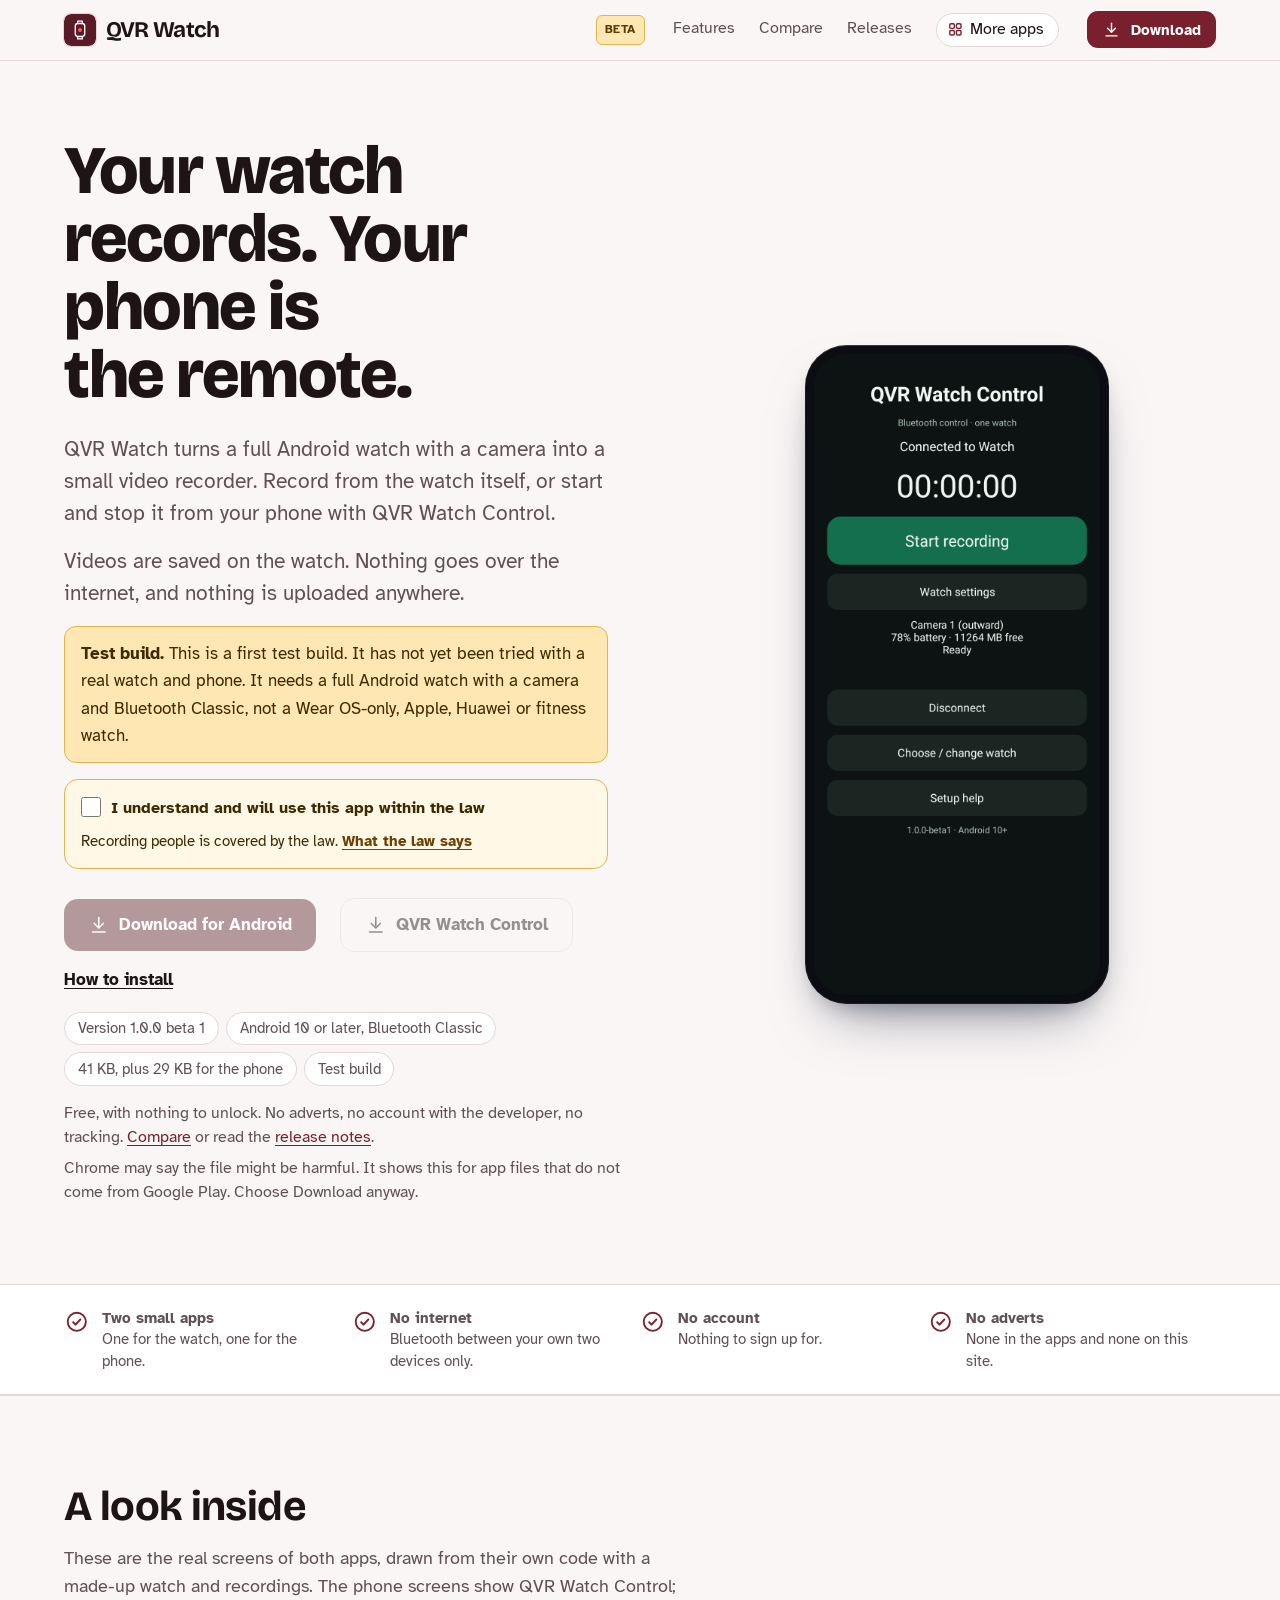
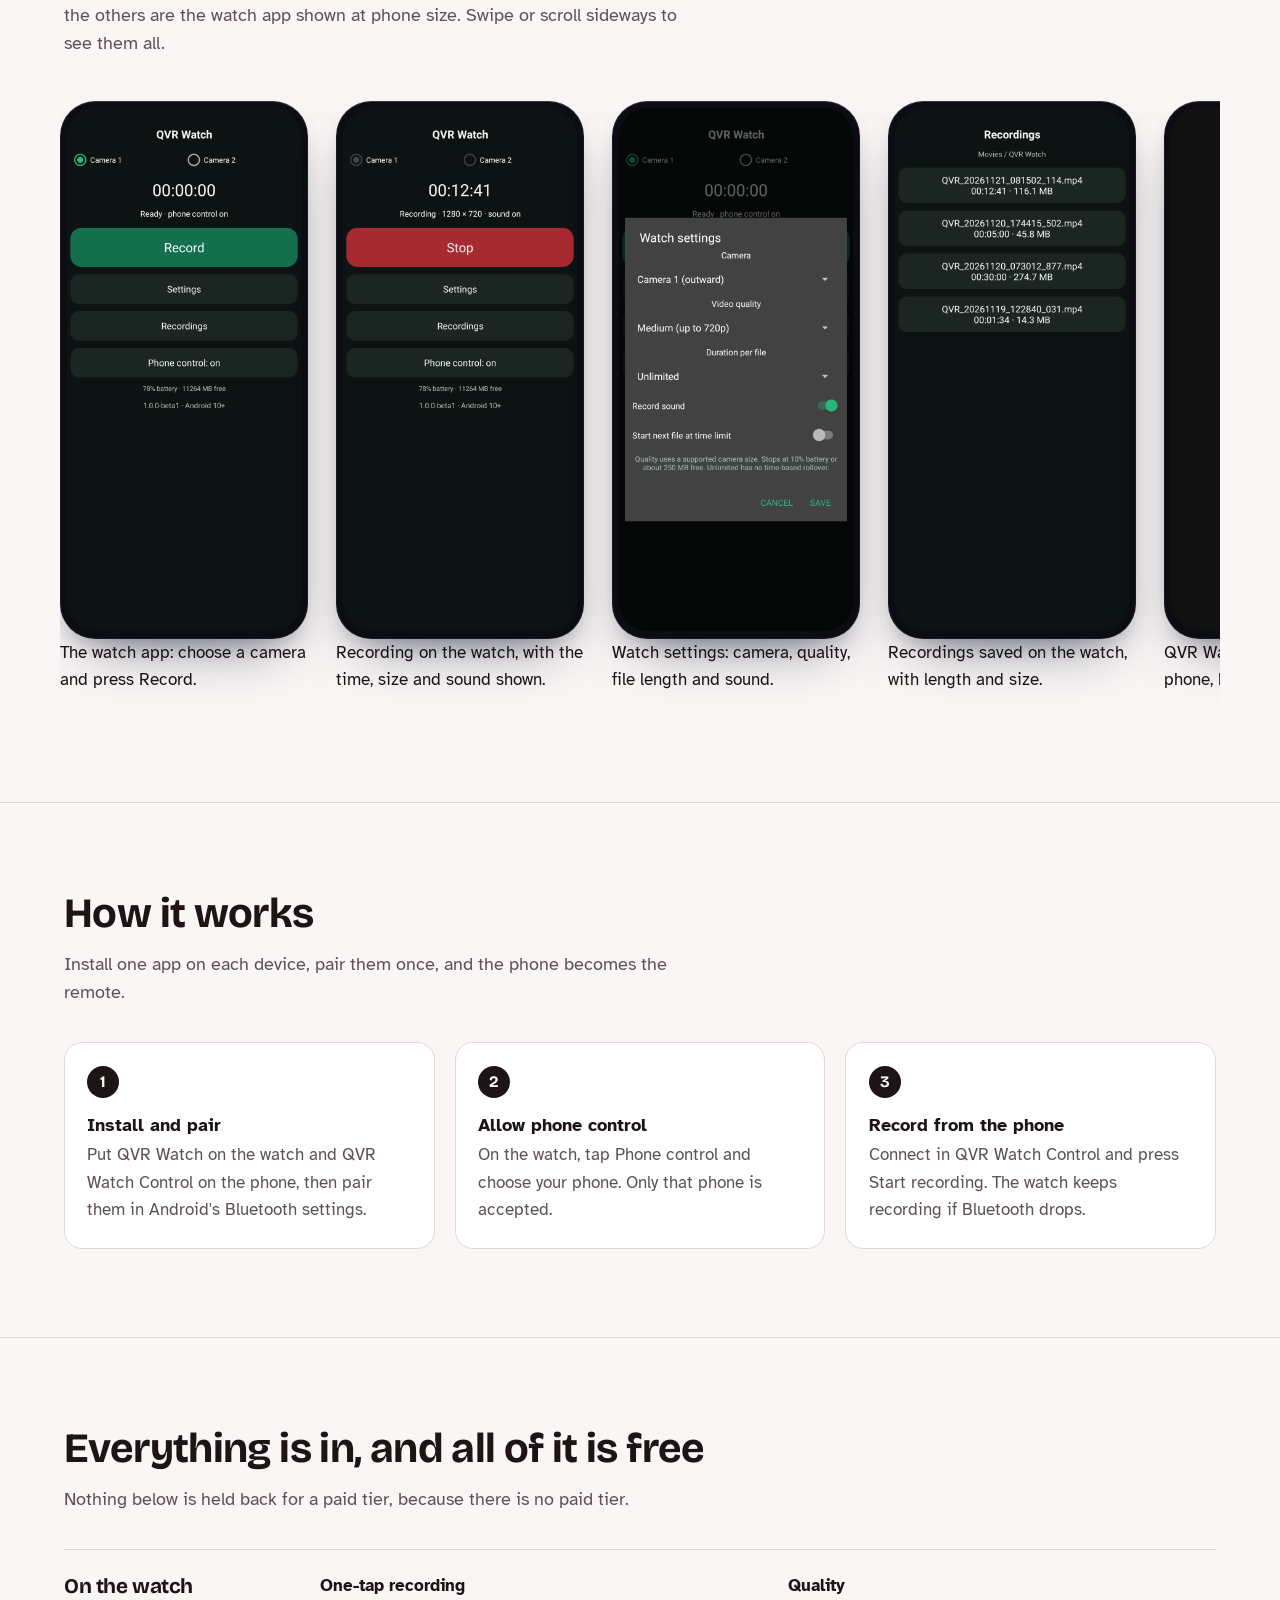
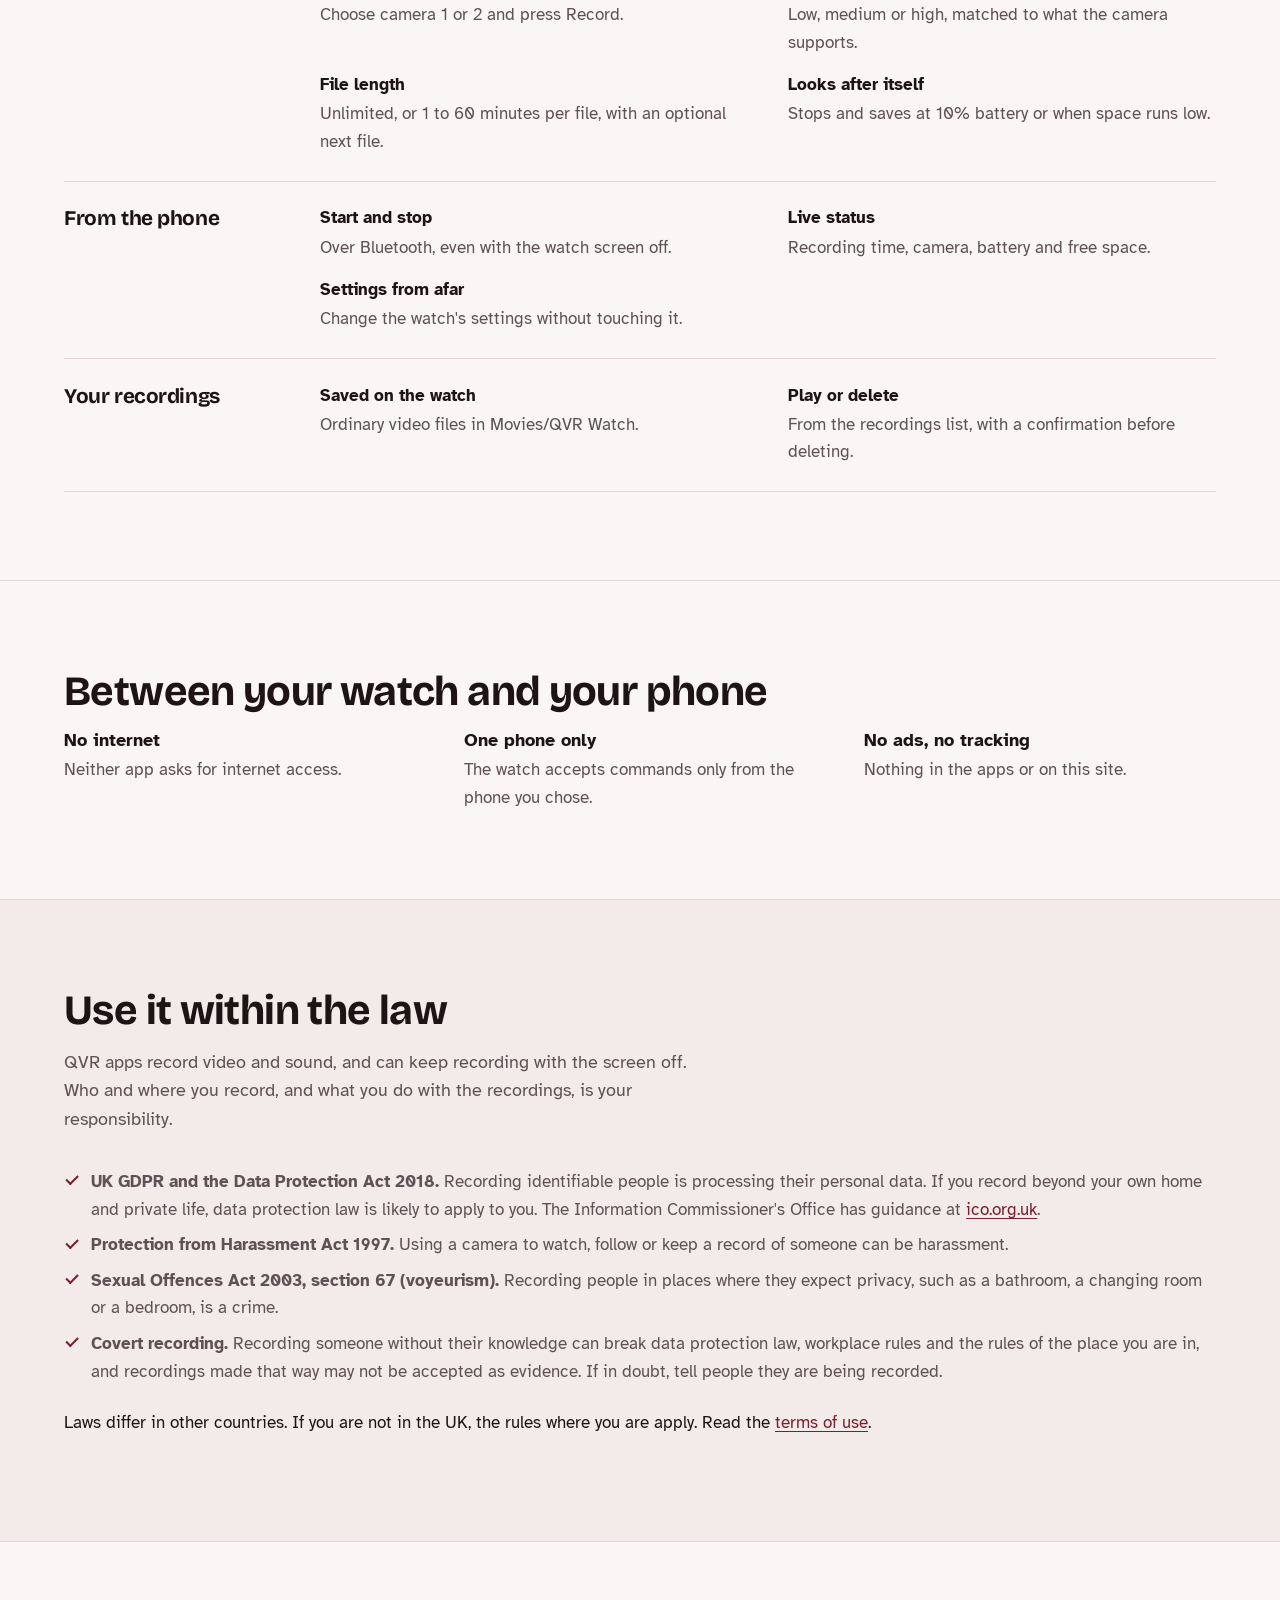
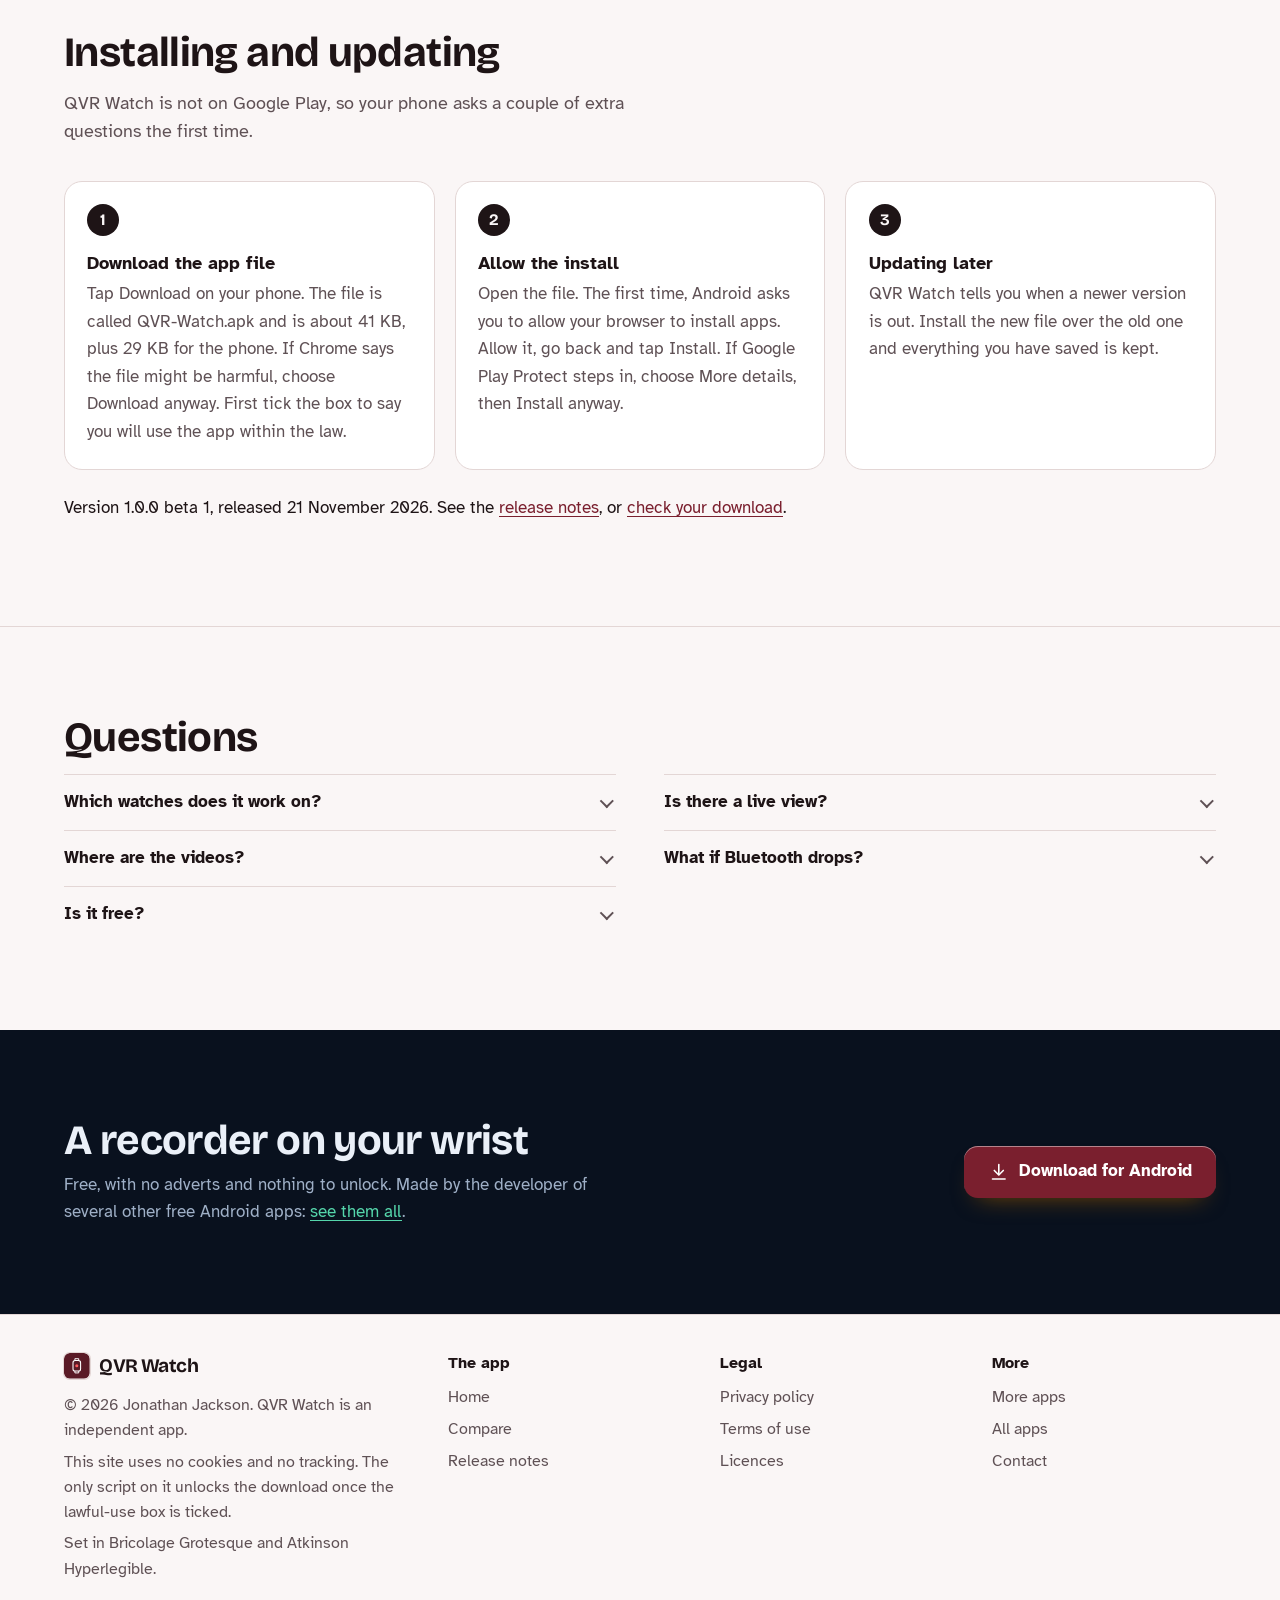
==== index.html @ 07f8497e "Add the website" ====
<!DOCTYPE html>
<html lang="en-GB">
<head>
<meta charset="utf-8">
<meta name="viewport" content="width=device-width, initial-scale=1">
<title>QVR Watch: record video on a full Android watch, controlled from your phone</title>
<meta name="description" content="QVR Watch records video with a full Android watch&#x27;s own camera. QVR Watch Control starts and stops it from your phone over Bluetooth. No internet, no account, no adverts. A first test build.">
<meta name="author" content="Jonathan Jackson">
<link rel="canonical" href="https://customgpter.github.io/qvr-watch/">
<meta name="theme-color" content="#faf6f6" media="(prefers-color-scheme: light)">
<meta name="theme-color" content="#110a0c" media="(prefers-color-scheme: dark)">
<meta property="og:type" content="website">
<meta property="og:site_name" content="QVR Watch">
<meta property="og:title" content="QVR Watch: record video on a full Android watch, controlled from your phone">
<meta property="og:description" content="QVR Watch records video with a full Android watch&#x27;s own camera. QVR Watch Control starts and stops it from your phone over Bluetooth. No internet, no account, no adverts. A first test build.">
<meta property="og:url" content="https://customgpter.github.io/qvr-watch/">
<meta property="og:image" content="https://customgpter.github.io/qvr-watch/assets/og.png">
<meta property="og:image:width" content="1200">
<meta property="og:image:height" content="630">
<meta property="og:image:alt" content="QVR Watch Control on a phone, connected to a watch and ready to record">
<meta property="og:locale" content="en_GB">
<meta name="twitter:card" content="summary_large_image">
<link rel="icon" href="./assets/favicon.svg" type="image/svg+xml">
<link rel="apple-touch-icon" href="./assets/apple-touch-icon.png">
<link rel="preload" href="./assets/fonts/bricolage-grotesque-latin.woff2" as="font" type="font/woff2" crossorigin>
<link rel="preload" href="./assets/fonts/atkinson-hyperlegible-latin-400-normal.woff2" as="font" type="font/woff2" crossorigin>
<link rel="stylesheet" href="./assets/site.css?v=1">
<link rel="stylesheet" href="./assets/house.css?v=1">
<link rel="stylesheet" href="./assets/apps-list.css?v=1">
<script src="./assets/apps-list.js?v=1" defer></script>
<script type="application/ld+json">{"@context":"https://schema.org","@type":"SoftwareApplication","name":"QVR Watch","url":"https://customgpter.github.io/qvr-watch/","description":"QVR Watch records video with a full Android watch's own camera. QVR Watch Control starts and stops it from your phone over Bluetooth. No internet, no account, no adverts. A first test build.","applicationCategory":"MultimediaApplication","operatingSystem":"Android 10 or later, Bluetooth Classic","softwareVersion":"1.0.0 beta 1","downloadUrl":"https://github.com/CustomGPTer/qvr-watch/releases/download/v1.0.0-beta1/QVR-Watch.apk","releaseNotes":"https://customgpter.github.io/qvr-watch/releases.html","offers":{"@type":"Offer","price":"0","priceCurrency":"GBP"},"inLanguage":"en-GB","image":"https://customgpter.github.io/qvr-watch/assets/og.png","featureList":["One-tap recording","Quality","File length","Looks after itself","Start and stop","Live status","Settings from afar","Saved on the watch","Play or delete"],"author":{"@type":"Person","name":"Jonathan Jackson"}}</script>
<script type="application/ld+json">{"@context":"https://schema.org","@type":"FAQPage","mainEntity":[{"@type":"Question","name":"Which watches does it work on?","acceptedAnswer":{"@type":"Answer","text":"Full Android watches, Android 10 or later, that have a camera and Bluetooth Classic. It does not work on Wear OS-only, Apple, Huawei or fitness watches."}},{"@type":"Question","name":"Is there a live view?","acceptedAnswer":{"@type":"Answer","text":"No. Neither app shows a picture while recording. That keeps the link small and the battery going longer."}},{"@type":"Question","name":"Where are the videos?","acceptedAnswer":{"@type":"Answer","text":"On the watch, in Movies/QVR Watch. Copy them off with your watch's own file transfer or a USB cable. The phone app does not copy videos."}},{"@type":"Question","name":"What if Bluetooth drops?","acceptedAnswer":{"@type":"Answer","text":"The watch keeps recording. The phone reconnects by itself and shows the real state again."}},{"@type":"Question","name":"Is it free?","acceptedAnswer":{"@type":"Answer","text":"Yes. Both apps are free, with no adverts and nothing to unlock."}}]}</script>
</head>
<body>
<a class="skip" href="#main">Skip to content</a>
<header class="masthead">
<div class="wrap">
<a class="brand" href="./" aria-label="QVR Watch home"><svg viewBox="0 0 108 108" aria-hidden="true"><rect width="108" height="108" rx="24" fill="#5a1a26"/><rect x="38" y="32" width="32" height="44" rx="9" fill="none" stroke="#fff" stroke-width="4.5"/><path d="M46 32v-8h16v8M46 76v8h16v-8" fill="none" stroke="#fff" stroke-width="4"/><circle cx="54" cy="54" r="6.5" fill="#ff5a5f"/></svg><span>QVR Watch</span></a><span class="beta-tag">Beta</span>
<nav aria-label="Main"><ul><li><a href="./#features">Features</a></li><li><a href="./compare.html">Compare</a></li><li><a href="./releases.html">Releases</a></li><li><a class="more-apps" href="./more-apps.html"><svg class="ico" viewBox="0 0 24 24" aria-hidden="true"><rect x="4" y="4" width="6.5" height="6.5" rx="1.6"/><rect x="13.5" y="4" width="6.5" height="6.5" rx="1.6"/><rect x="4" y="13.5" width="6.5" height="6.5" rx="1.6"/><rect x="13.5" y="13.5" width="6.5" height="6.5" rx="1.6"/></svg>More apps</a></li></ul></nav>
<a class="button small" href="./#download"><svg class="ico" viewBox="0 0 24 24" aria-hidden="true"><path d="M12 4v11"/><path d="M7 10.5l5 5 5-5"/><path d="M5 20h14"/></svg>Download</a>
</div>
</header>
<main id="main">
<div class="hero">
<div class="wrap hero-grid">
<div class="hero-copy">
<h1>Your watch records. Your phone is the remote.</h1>
<p class="lede">QVR Watch turns a full Android watch with a camera into a small video recorder. Record from the watch itself, or start and stop it from your phone with QVR Watch Control.</p><p class="lede">Videos are saved on the watch. Nothing goes over the internet, and nothing is uploaded anywhere.</p>
<p class="beta-note"><b>Test build.</b> This is a first test build. It has not yet been tried with a real watch and phone. It needs a full Android watch with a camera and Bluetooth Classic, not a Wear OS-only, Apple, Huawei or fitness watch.</p>
<div class="gate-scope"><div class="law-box" data-gate><label><input type="checkbox"> I understand and will use this app within the law</label><p>Recording people is covered by the law. <a href="terms.html#law">What the law says</a></p><noscript><p>Turn on JavaScript to tick the box and download.</p></noscript></div><p class="get" id="download"><a class="button" data-href="https://github.com/CustomGPTer/qvr-watch/releases/download/v1.0.0-beta1/QVR-Watch.apk" aria-disabled="true" role="link" tabindex="-1"><svg class="ico" viewBox="0 0 24 24" aria-hidden="true"><path d="M12 4v11"/><path d="M7 10.5l5 5 5-5"/><path d="M5 20h14"/></svg>Download for Android</a><a class="button quiet" data-href="https://github.com/CustomGPTer/qvr-watch/releases/download/v1.0.0-beta1/QVR-Watch-Control.apk" aria-disabled="true" role="link" tabindex="-1"><svg class="ico" viewBox="0 0 24 24" aria-hidden="true"><path d="M12 4v11"/><path d="M7 10.5l5 5 5-5"/><path d="M5 20h14"/></svg>QVR Watch Control</a><a class="aside" href="#install">How to install</a></p></div>
<ul class="pills"><li>Version 1.0.0 beta 1</li><li>Android 10 or later, Bluetooth Classic</li><li>41 KB, plus 29 KB for the phone</li><li>Test build</li></ul>
<p class="facts">Free, with nothing to unlock. No adverts, no account with the developer, no tracking. <a href="compare.html">Compare</a> or read the <a href="releases.html">release notes</a>.</p>
<p class="facts">Chrome may say the file might be harmful. It shows this for app files that do not come from Google Play. Choose Download anyway.</p>
</div>
<div class="hero-phone"><div class="phone"><img src="./assets/screens/control-ready.png" alt="Connected: the watch&#x27;s camera, battery and free space." width="393" height="852" fetchpriority="high"></div></div>
</div>
</div>

<section class="promises" aria-label="In short">
<div class="wrap"><ul><li><svg class="ico" viewBox="0 0 24 24" aria-hidden="true"><circle cx="12" cy="12" r="8.5"/><path d="M8.6 12.4l2.3 2.3 4.5-4.9"/></svg><span><b>Two small apps</b><span>One for the watch, one for the phone.</span></span></li><li><svg class="ico" viewBox="0 0 24 24" aria-hidden="true"><circle cx="12" cy="12" r="8.5"/><path d="M8.6 12.4l2.3 2.3 4.5-4.9"/></svg><span><b>No internet</b><span>Bluetooth between your own two devices only.</span></span></li><li><svg class="ico" viewBox="0 0 24 24" aria-hidden="true"><circle cx="12" cy="12" r="8.5"/><path d="M8.6 12.4l2.3 2.3 4.5-4.9"/></svg><span><b>No account</b><span>Nothing to sign up for.</span></span></li><li><svg class="ico" viewBox="0 0 24 24" aria-hidden="true"><circle cx="12" cy="12" r="8.5"/><path d="M8.6 12.4l2.3 2.3 4.5-4.9"/></svg><span><b>No adverts</b><span>None in the apps and none on this site.</span></span></li></ul></div>
</section>

<section id="screens" aria-labelledby="screens-h">
<div class="wrap">
<h2 id="screens-h">A look inside</h2>
<p class="intro">These are the real screens of both apps, drawn from their own code with a made-up watch and recordings. The phone screens show QVR Watch Control; the others are the watch app shown at phone size. Swipe or scroll sideways to see them all.</p>
<div class="gallery" tabindex="0" role="region" aria-label="Screens from QVR Watch"><figure class="shot"><div class="phone"><img src="./assets/screens/watch-ready.png" alt="The watch app: choose a camera and press Record." width="393" height="852" loading="eager" decoding="async"></div><figcaption>The watch app: choose a camera and press Record.</figcaption></figure><figure class="shot"><div class="phone"><img src="./assets/screens/watch-recording.png" alt="Recording on the watch, with the time, size and sound shown." width="393" height="852" loading="eager" decoding="async"></div><figcaption>Recording on the watch, with the time, size and sound shown.</figcaption></figure><figure class="shot"><div class="phone"><img src="./assets/screens/watch-settings.png" alt="Watch settings: camera, quality, file length and sound." width="393" height="852" loading="eager" decoding="async"></div><figcaption>Watch settings: camera, quality, file length and sound.</figcaption></figure><figure class="shot"><div class="phone"><img src="./assets/screens/watch-recordings.png" alt="Recordings saved on the watch, with length and size." width="393" height="852" loading="eager" decoding="async"></div><figcaption>Recordings saved on the watch, with length and size.</figcaption></figure><figure class="shot"><div class="phone"><img src="./assets/screens/control-off.png" alt="QVR Watch Control on the phone, before connecting." width="393" height="852" loading="eager" decoding="async"></div><figcaption>QVR Watch Control on the phone, before connecting.</figcaption></figure><figure class="shot"><div class="phone"><img src="./assets/screens/control-ready.png" alt="Connected: the watch&#x27;s camera, battery and free space." width="393" height="852" loading="eager" decoding="async"></div><figcaption>Connected: the watch&#x27;s camera, battery and free space.</figcaption></figure><figure class="shot"><div class="phone"><img src="./assets/screens/control-recording.png" alt="Recording on the watch, started from the phone." width="393" height="852" loading="eager" decoding="async"></div><figcaption>Recording on the watch, started from the phone.</figcaption></figure><figure class="shot"><div class="phone"><img src="./assets/screens/control-settings.png" alt="Change the watch&#x27;s settings from the phone." width="393" height="852" loading="eager" decoding="async"></div><figcaption>Change the watch&#x27;s settings from the phone.</figcaption></figure></div>
</div>
</section>

<section id="how" aria-labelledby="how-h">
<div class="wrap">
<h2 id="how-h">How it works</h2>
<p class="intro">Install one app on each device, pair them once, and the phone becomes the remote.</p>
<ol class="steps"><li><h3>Install and pair</h3><p>Put QVR Watch on the watch and QVR Watch Control on the phone, then pair them in Android's Bluetooth settings.</p></li><li><h3>Allow phone control</h3><p>On the watch, tap Phone control and choose your phone. Only that phone is accepted.</p></li><li><h3>Record from the phone</h3><p>Connect in QVR Watch Control and press Start recording. The watch keeps recording if Bluetooth drops.</p></li></ol>
</div>
</section>

<section id="features" aria-labelledby="features-h">
<div class="wrap">
<h2 id="features-h">Everything is in, and all of it is free</h2>
<p class="intro">Nothing below is held back for a paid tier, because there is no paid tier.</p>
<div class="groups"><div class="group"><h3>On the watch</h3><dl><div><dt>One-tap recording</dt><dd>Choose camera 1 or 2 and press Record.</dd></div><div><dt>Quality</dt><dd>Low, medium or high, matched to what the camera supports.</dd></div><div><dt>File length</dt><dd>Unlimited, or 1 to 60 minutes per file, with an optional next file.</dd></div><div><dt>Looks after itself</dt><dd>Stops and saves at 10% battery or when space runs low.</dd></div></dl></div><div class="group"><h3>From the phone</h3><dl><div><dt>Start and stop</dt><dd>Over Bluetooth, even with the watch screen off.</dd></div><div><dt>Live status</dt><dd>Recording time, camera, battery and free space.</dd></div><div><dt>Settings from afar</dt><dd>Change the watch's settings without touching it.</dd></div></dl></div><div class="group"><h3>Your recordings</h3><dl><div><dt>Saved on the watch</dt><dd>Ordinary video files in Movies/QVR Watch.</dd></div><div><dt>Play or delete</dt><dd>From the recordings list, with a confirmation before deleting.</dd></div></dl></div></div>
</div>
</section>

<section id="privacy" aria-labelledby="privacy-h">
<div class="wrap">
<h2 id="privacy-h">Between your watch and your phone</h2>
<ul class="plain"><li><h3>No internet</h3><p>Neither app asks for internet access.</p></li><li><h3>One phone only</h3><p>The watch accepts commands only from the phone you chose.</p></li><li><h3>No ads, no tracking</h3><p>Nothing in the apps or on this site.</p></li></ul>
</div>
</section>

<section id="law" aria-labelledby="law-h" class="law-band">
<div class="wrap">
<h2 id="law-h">Use it within the law</h2>
<p class="intro">QVR apps record video and sound, and can keep recording with the screen off. Who and where you record, and what you do with the recordings, is your responsibility.</p>
<ul class="ticks"><li><b>UK GDPR and the Data Protection Act 2018.</b> Recording identifiable people is processing their personal data. If you record beyond your own home and private life, data protection law is likely to apply to you. The Information Commissioner's Office has guidance at <a href="https://ico.org.uk">ico.org.uk</a>.</li><li><b>Protection from Harassment Act 1997.</b> Using a camera to watch, follow or keep a record of someone can be harassment.</li><li><b>Sexual Offences Act 2003, section 67 (voyeurism).</b> Recording people in places where they expect privacy, such as a bathroom, a changing room or a bedroom, is a crime.</li><li><b>Covert recording.</b> Recording someone without their knowledge can break data protection law, workplace rules and the rules of the place you are in, and recordings made that way may not be accepted as evidence. If in doubt, tell people they are being recorded.</li></ul>
<p class="after-table">Laws differ in other countries. If you are not in the UK, the rules where you are apply. Read the <a href="terms.html#law">terms of use</a>.</p>
</div>
</section>
<section id="install" aria-labelledby="install-h">
<div class="wrap">
<h2 id="install-h">Installing and updating</h2>
<p class="intro">QVR Watch is not on Google Play, so your phone asks a couple of extra questions the first time.</p>
<ol class="steps"><li><h3>Download the app file</h3><p>Tap Download on your phone. The file is called QVR-Watch.apk and is about 41 KB, plus 29 KB for the phone. If Chrome says the file might be harmful, choose Download anyway. First tick the box to say you will use the app within the law.</p></li><li><h3>Allow the install</h3><p>Open the file. The first time, Android asks you to allow your browser to install apps. Allow it, go back and tap Install. If Google Play Protect steps in, choose More details, then Install anyway.</p></li><li><h3>Updating later</h3><p>QVR Watch tells you when a newer version is out. Install the new file over the old one and everything you have saved is kept.</p></li></ol>
<p class="after-table">Version 1.0.0 beta 1, released 21 November 2026. See the <a href="releases.html">release notes</a>, or <a href="releases.html#checking">check your download</a>.</p>
</div>
</section>

<section id="questions" aria-labelledby="questions-h">
<div class="wrap">
<h2 id="questions-h">Questions</h2>
<div class="faq"><details><summary>Which watches does it work on?</summary><p>Full Android watches, Android 10 or later, that have a camera and Bluetooth Classic. It does not work on Wear OS-only, Apple, Huawei or fitness watches.</p></details><details><summary>Is there a live view?</summary><p>No. Neither app shows a picture while recording. That keeps the link small and the battery going longer.</p></details><details><summary>Where are the videos?</summary><p>On the watch, in Movies/QVR Watch. Copy them off with your watch's own file transfer or a USB cable. The phone app does not copy videos.</p></details><details><summary>What if Bluetooth drops?</summary><p>The watch keeps recording. The phone reconnects by itself and shows the real state again.</p></details><details><summary>Is it free?</summary><p>Yes. Both apps are free, with no adverts and nothing to unlock.</p></details></div>
</div>
</section>

<section class="closing" aria-labelledby="closing-h">
<div class="wrap">
<div><h2 id="closing-h">A recorder on your wrist</h2><p>Free, with no adverts and nothing to unlock. Made by the developer of several other free Android apps: <a href="more-apps.html">see them all</a>.</p></div>
<a class="button" href="./#download"><svg class="ico" viewBox="0 0 24 24" aria-hidden="true"><path d="M12 4v11"/><path d="M7 10.5l5 5 5-5"/><path d="M5 20h14"/></svg>Download for Android</a>
</div>
</section>
</main>
<footer class="colophon">
<div class="wrap">
<div>
<a class="brand" href="./" aria-label="QVR Watch home"><svg viewBox="0 0 108 108" aria-hidden="true"><rect width="108" height="108" rx="24" fill="#5a1a26"/><rect x="38" y="32" width="32" height="44" rx="9" fill="none" stroke="#fff" stroke-width="4.5"/><path d="M46 32v-8h16v8M46 76v8h16v-8" fill="none" stroke="#fff" stroke-width="4"/><circle cx="54" cy="54" r="6.5" fill="#ff5a5f"/></svg><span>QVR Watch</span></a>
<p>&copy; 2026 Jonathan Jackson. QVR Watch is an independent app.</p>
<p>This site uses no cookies and no tracking. The only script on it unlocks the download once the lawful-use box is ticked.</p>
<p>Set in Bricolage Grotesque and Atkinson Hyperlegible.</p>
</div>
<nav aria-label="The app"><h2>The app</h2><ul>
<li><a href="./">Home</a></li>
<li><a href="./compare.html">Compare</a></li>
<li><a href="./releases.html">Release notes</a></li>

</ul></nav>
<nav aria-label="Legal"><h2>Legal</h2><ul>
<li><a href="./privacy.html">Privacy policy</a></li>
<li><a href="./terms.html">Terms of use</a></li>
<li><a href="./licences.html">Licences</a></li>
</ul></nav>
<nav aria-label="More"><h2>More</h2><ul>
<li><a href="./more-apps.html">More apps</a></li>
<li><a href="https://customgpter.github.io/">All apps</a></li>
<li><a href="https://github.com/CustomGPTer/qvr-watch/issues">Contact</a></li>
</ul></nav>
</div>
</footer>
</body>
</html>
---- assets/site.css ----
@font-face{font-family:"Bricolage Grotesque";src:url("fonts/bricolage-grotesque-latin.woff2") format("woff2");font-weight:200 800;font-style:normal;font-display:swap}
@font-face{font-family:"Atkinson Hyperlegible";src:url("fonts/atkinson-hyperlegible-latin-400-normal.woff2") format("woff2");font-weight:400;font-style:normal;font-display:swap}
@font-face{font-family:"Atkinson Hyperlegible";src:url("fonts/atkinson-hyperlegible-latin-700-normal.woff2") format("woff2");font-weight:700;font-style:normal;font-display:swap}

/* Daylight page, night-time camera. The lamp colour is kept for the one thing to press and for what the camera has seen. */
:root{
  --page:#f2f5f9; --panel:#ffffff; --raised:#e8edf3; --ink:#0d1a2b; --soft:#465468; --rule:#d2dae4;
  --accent:#0a6a55; --accent-ink:#ffffff; --warn:#8a5200; --rec:#d3302f;
  --lamp:#ffb347; --lamp-ink:#231400; --lamp-text:#8a5200;
  --night:#09111e; --night-2:#111d30; --night-3:#1a2a43; --night-ink:#eaf0f8; --night-soft:#9fb0c7; --night-rule:#24364f; --iris:#55d6ab;
  --display:"Bricolage Grotesque","Atkinson Hyperlegible",system-ui,sans-serif;
  --sans:"Atkinson Hyperlegible",system-ui,-apple-system,"Segoe UI",Roboto,sans-serif;
  --mono:ui-monospace,SFMono-Regular,Menlo,Consolas,"Liberation Mono",monospace;
  color-scheme:light dark;
}
@media (prefers-color-scheme:dark){
  :root{--page:#0a111b; --panel:#111a27; --raised:#182434; --ink:#e9eef5; --soft:#a0aec0; --rule:#243247;
    --accent:#55d6ab; --accent-ink:#00281d; --warn:#ffb347; --rec:#ff6163; --lamp-text:#ffb347}
}

*,*::before,*::after{box-sizing:border-box}
html{-webkit-text-size-adjust:100%;scroll-behavior:smooth;scroll-padding-top:5.5rem}
@media (prefers-reduced-motion:reduce){html{scroll-behavior:auto}}
body{margin:0;background:var(--page);color:var(--ink);font:400 1.0625rem/1.62 var(--sans);text-rendering:optimizeLegibility;-webkit-font-smoothing:antialiased}
img,svg{max-width:100%;display:block}
a{color:var(--accent);text-decoration-thickness:.07em;text-underline-offset:.2em}
a:hover{text-decoration-thickness:.13em}
:focus-visible{outline:3px solid var(--lamp);outline-offset:3px;border-radius:6px}
code{font:.9em/1 var(--mono);overflow-wrap:anywhere}
h1,h2,h3{font-family:var(--display);font-weight:700;letter-spacing:-.015em;line-height:1.08;margin:0;text-wrap:balance}
p{margin:0 0 1rem}
.skip{position:absolute;left:-999px;top:0;background:var(--ink);color:var(--page);padding:.6rem 1rem;z-index:30;border-radius:0 0 8px 0}
.skip:focus{left:0}
.sr{position:absolute;width:1px;height:1px;overflow:hidden;clip-path:inset(50%);white-space:nowrap}
.wrap{width:min(72rem,100% - 2.5rem);margin-inline:auto}
.measure{max-width:44rem}
.ico{width:1.25em;height:1.25em;flex:none;fill:none;stroke:currentColor;stroke-width:1.75;stroke-linecap:round;stroke-linejoin:round}

/* ---------- masthead */
.masthead{position:sticky;top:0;z-index:20;background:color-mix(in srgb,var(--page) 88%,transparent);-webkit-backdrop-filter:blur(14px) saturate(1.3);backdrop-filter:blur(14px) saturate(1.3);border-bottom:1px solid var(--rule)}
.masthead .wrap{display:flex;flex-wrap:wrap;align-items:center;gap:.35rem 1.75rem;padding-block:.7rem}
.brand{display:inline-flex;align-items:center;gap:.6rem;font:700 1.4rem/1 var(--display);letter-spacing:-.03em;color:var(--ink);text-decoration:none;margin-right:auto}
.brand svg{width:2rem;height:2rem;flex:none;border-radius:.5rem;box-shadow:0 0 0 1px var(--rule)}
.masthead nav ul{display:flex;flex-wrap:wrap;align-items:center;gap:.15rem 1.5rem;list-style:none;margin:0;padding:0;font-size:1rem;line-height:1.3}
.masthead nav a{display:inline-flex;align-items:center;gap:.4rem;color:var(--soft);text-decoration:none;padding-block:.45rem;border-bottom:2px solid transparent}
.masthead nav a:hover{color:var(--ink)}
.masthead nav a[aria-current="page"]{color:var(--ink);border-bottom-color:var(--lamp)}
.masthead nav a.more-apps{color:var(--ink);border:1px solid var(--rule);border-radius:999px;padding:.34rem .85rem .34rem .65rem;background:var(--panel)}
.masthead nav a.more-apps .ico{width:1.05em;height:1.05em;color:var(--accent);stroke-width:2}
.masthead nav a.more-apps:hover,.masthead nav a.more-apps[aria-current="page"]{border-color:var(--accent)}
.button{display:inline-flex;align-items:center;gap:.6rem;background:var(--lamp);color:var(--lamp-ink);font:700 1.08rem/1.2 var(--sans);text-decoration:none;padding:.95rem 1.5rem;border-radius:14px;box-shadow:0 1px 0 rgba(255,255,255,.45) inset,0 12px 24px -14px rgba(138,82,0,.9)}
.button:hover{background:#ffc56e}
.button:active{transform:translateY(1px)}
.button.small{font-size:.95rem;padding:.55rem .95rem;border-radius:11px;box-shadow:none}
.button.quiet{background:none;box-shadow:none;border:1px solid var(--rule);color:var(--ink)}
.button.quiet:hover{border-color:var(--ink);background:none}
@media (max-width:52rem){
  .masthead nav{order:3;flex:1 0 100%}
  .masthead nav ul{gap:.1rem .85rem;font-size:.95rem}
  .masthead nav .wide{display:none}
}
@media (max-width:24rem){.masthead nav a.more-apps .ico{display:none}.masthead nav a.more-apps{padding-inline:.7rem}}

/* ---------- hero */
.hero{padding-block:clamp(2.2rem,6vw,4.75rem) clamp(2.5rem,6vw,4.5rem);overflow:hidden}
.hero-grid{display:grid;gap:clamp(2.25rem,5vw,4rem);align-items:center}
@media (min-width:62rem){.hero-grid{grid-template-columns:minmax(0,11fr) minmax(0,10fr)}}
.hero h1{font-size:clamp(2.6rem,6vw,4.25rem);font-weight:800;line-height:1;letter-spacing:-.022em;margin-bottom:1.5rem}
.lede{font-size:clamp(1.14rem,2vw,1.3rem);line-height:1.55;color:var(--soft);margin:0 0 1rem;max-width:34rem}
.get{display:flex;flex-wrap:wrap;align-items:center;gap:.9rem 1.5rem;margin:1.8rem 0 1.1rem}
.get .aside{font-weight:700;color:var(--ink)}
.facts{font-size:.98rem;line-height:1.5;color:var(--soft);margin:0 0 .5rem;max-width:36rem}
.pills{display:flex;flex-wrap:wrap;gap:.45rem;list-style:none;margin:0 0 1rem;padding:0;font-size:.95rem}
.pills li{border:1px solid var(--rule);border-radius:999px;padding:.22rem .8rem;background:var(--panel);color:var(--soft)}

/* the monitor: the camera's view, the day beneath it, and the alert it sends */
.monitor{position:relative;max-width:36rem;margin-inline:auto;width:100%;padding-bottom:3.1rem}
@media (min-width:62rem){.monitor{margin-inline:auto 0}}
.screen{position:relative;background:var(--night);border-radius:22px;padding:.6rem;box-shadow:0 0 0 1px var(--night-rule),0 30px 60px -30px rgba(9,17,30,.75)}
.cam{position:relative;border-radius:15px;overflow:hidden;aspect-ratio:16/10;background:#0b1626}
.cam svg{width:100%;height:100%}
.cam text{font:700 15px var(--sans);fill:#231400}
.hud{position:absolute;display:inline-flex;align-items:center;gap:.4rem;font:700 .76rem/1 var(--sans);color:var(--night-ink);background:rgba(6,12,22,.62);border-radius:999px;padding:.38rem .65rem;letter-spacing:.01em}
.hud i{width:.5rem;height:.5rem;border-radius:50%;background:var(--iris)}
.hud.watching{left:.7rem;top:.7rem}
.hud.rec{right:.7rem;top:.7rem}
.hud.rec i{background:#ff5a5c}
.hud.stamp{left:.7rem;bottom:.7rem;font:400 .74rem/1 var(--mono);border-radius:6px;color:#d5deea}
.hud.place{right:.7rem;bottom:.7rem;border-radius:6px;font-weight:400;color:#d5deea}
.day{padding:.85rem .55rem 2rem;color:var(--night-soft);font-size:.8rem;line-height:1.2}
.day-head{display:flex;justify-content:space-between;margin-bottom:.6rem}
.day-head b{color:var(--night-ink)}
.track{position:relative;height:1.5rem;border-radius:7px;background:repeating-linear-gradient(90deg,var(--night-3) 0 1px,transparent 1px calc(100% / 24)),var(--night-2);box-shadow:inset 0 0 0 1px var(--night-rule)}
.ev{position:absolute;top:3px;bottom:3px;width:max(5px,1.1%);border-radius:3px;background:var(--iris);left:var(--at)}
.ev.seen{background:var(--lamp)}
.now{position:absolute;top:-4px;bottom:-4px;left:var(--at);width:2px;background:var(--night-ink);border-radius:2px}
.hours{display:flex;justify-content:space-between;margin-top:.4rem;font-size:.72rem}
.alert{position:absolute;right:-.4rem;bottom:0;display:flex;align-items:center;gap:.75rem;width:min(19rem,88%);background:var(--panel);color:var(--ink);border:1px solid var(--rule);border-radius:16px;padding:.65rem .8rem;box-shadow:0 18px 36px -18px rgba(9,17,30,.55)}
.alert .thumb{flex:none;width:3.1rem;height:3.1rem;border-radius:10px;background:linear-gradient(160deg,#16263d,#0b1626);position:relative;overflow:hidden}
.alert .thumb::before{content:"";position:absolute;left:50%;bottom:0;width:38%;height:62%;translate:-50% 0;border-radius:40% 40% 0 0;background:#6f86a6}
.alert .thumb::after{content:"";position:absolute;left:50%;top:14%;width:26%;aspect-ratio:1;translate:-50% 0;border-radius:50%;background:#8ea4c2}
.alert b{display:block;font-size:.98rem;line-height:1.25}
.alert span{display:block;font-size:.86rem;color:var(--soft);line-height:1.3}
.alert .dot{flex:none;width:.6rem;height:.6rem;border-radius:50%;background:var(--lamp);margin-left:auto;box-shadow:0 0 0 4px color-mix(in srgb,var(--lamp) 25%,transparent)}
@media (max-width:26rem){.alert{right:0}}
@media (prefers-reduced-motion:no-preference){
  .cam .spill{animation:vg-in .9s ease-out .25s both}
  .cam .who{animation:vg-step .9s cubic-bezier(.2,.8,.25,1) .9s both}
  .cam .mark{animation:vg-lock .45s cubic-bezier(.3,1.4,.5,1) 1.7s both;transform-box:fill-box;transform-origin:center}
  .hud.rec{animation:vg-in .3s ease-out 2.05s both}
  .hud.rec i{animation:vg-blink 1.2s steps(2,jump-none) 2.3s 4}
  .ev.seen,.now{animation:vg-pop .4s cubic-bezier(.3,1.5,.5,1) 2.4s both}
  .alert{animation:vg-rise .6s cubic-bezier(.2,.8,.25,1) 2.9s both}
  @keyframes vg-in{from{opacity:0}to{opacity:1}}
  @keyframes vg-step{from{opacity:0;transform:translateX(18px)}to{opacity:1;transform:none}}
  @keyframes vg-lock{from{opacity:0;transform:scale(1.12)}to{opacity:1;transform:none}}
  @keyframes vg-blink{from{opacity:1}to{opacity:.25}}
  @keyframes vg-pop{from{opacity:0;transform:scaleY(.2)}to{opacity:1;transform:none}}
  @keyframes vg-rise{from{opacity:0;transform:translateY(14px)}to{opacity:1;transform:none}}
}

/* ---------- sections */
section{padding-block:clamp(3rem,7vw,5.5rem)}
section + section{border-top:1px solid var(--rule)}
h2{font-size:clamp(1.8rem,3.6vw,2.6rem);margin-bottom:.9rem}
h3{font:700 1.1rem/1.3 var(--sans);letter-spacing:0;margin:0 0 .3rem}
.intro{color:var(--soft);max-width:40rem;margin-bottom:2.2rem;font-size:1.1rem}

.promises{padding-block:0;border-block:1px solid var(--rule);background:var(--panel)}
.promises ul{list-style:none;margin:0;padding:0;display:grid;grid-template-columns:repeat(auto-fit,minmax(min(100%,14rem),1fr))}
.promises li{display:flex;gap:.8rem;align-items:flex-start;padding:1.4rem 1.5rem 1.4rem 0}
.promises .ico{width:1.6rem;height:1.6rem;color:var(--accent);margin-top:.1rem}
.promises b{display:block;line-height:1.3}
.promises span{color:var(--soft);font-size:.96rem;line-height:1.45;display:block}
.hero + .promises{border-top:1px solid var(--rule)}

.steps{list-style:none;counter-reset:s;margin:0;padding:0;display:grid;gap:1.25rem}
@media (min-width:52rem){.steps{grid-template-columns:repeat(3,minmax(0,1fr))}}
.steps li{counter-increment:s;background:var(--panel);border:1px solid var(--rule);border-radius:18px;padding:1.4rem 1.4rem 1.5rem}
.steps li::before{content:counter(s);display:grid;place-items:center;width:2rem;height:2rem;border-radius:50%;background:var(--ink);color:var(--page);font:700 1rem/1 var(--display);margin-bottom:1rem}
.steps p{margin:0;color:var(--soft)}

.notices{display:grid;gap:1.25rem}
@media (min-width:52rem){.notices{grid-template-columns:repeat(2,minmax(0,1fr))}}
.sense{background:var(--night);color:var(--night-ink);border-radius:20px;padding:1.5rem 1.5rem 1.6rem;box-shadow:0 0 0 1px var(--night-rule)}
.sense h3{font:700 1.35rem/1.2 var(--display);letter-spacing:-.02em;margin-bottom:.35rem}
.sense p{color:var(--night-soft);margin-bottom:1.1rem}
.chips{display:flex;flex-wrap:wrap;gap:.5rem;list-style:none;margin:0;padding:0}
.chips li{display:inline-flex;align-items:center;gap:.45rem;border:1px solid var(--night-rule);background:var(--night-2);border-radius:10px;padding:.42rem .75rem .42rem .6rem;font-size:.98rem;line-height:1.2}
.chips .ico{color:var(--lamp)}

.groups{display:grid;gap:0}
.group{display:grid;gap:.4rem 3rem;padding-block:1.6rem;border-top:1px solid var(--rule)}
.group:last-child{border-bottom:1px solid var(--rule)}
@media (min-width:56rem){.group{grid-template-columns:13rem minmax(0,1fr)}}
.group > h3{font:700 1.3rem/1.2 var(--display);letter-spacing:-.02em;color:var(--ink)}
.group dl{margin:0;display:grid;gap:1.1rem 2.5rem}
@media (min-width:40rem){.group dl{grid-template-columns:repeat(2,minmax(0,1fr))}}
.group dt{font-weight:700;line-height:1.35}
.group dd{margin:.2rem 0 0;color:var(--soft)}

.setups{display:grid;gap:1.25rem}
@media (min-width:52rem){.setups{grid-template-columns:repeat(2,minmax(0,1fr))}}
.setup{background:var(--panel);border:1px solid var(--rule);border-radius:20px;padding:1.5rem}
.setup h3{font:700 1.35rem/1.2 var(--display);letter-spacing:-.02em;margin-bottom:.9rem}
.setup .kit{display:flex;align-items:center;gap:.6rem;color:var(--soft);font-size:.95rem;margin-bottom:1rem}
.setup .kit .ico{width:1.9rem;height:1.9rem;color:var(--ink);stroke-width:1.5}
.setup .kit .to{width:1.2rem;height:1.2rem;color:var(--soft)}
.ticks{list-style:none;margin:0;padding:0;display:grid;gap:.5rem}
.ticks li{position:relative;padding-left:1.7rem;color:var(--soft)}
.ticks li::before{content:"";position:absolute;left:.15rem;top:.42em;width:.75rem;height:.42rem;border-left:2.5px solid var(--accent);border-bottom:2.5px solid var(--accent);rotate:-45deg}

.modes{list-style:none;margin:0;padding:0;display:grid;gap:1.25rem}
@media (min-width:52rem){.modes{grid-template-columns:repeat(3,minmax(0,1fr))}}
.modes li{border-top:3px solid var(--ink);padding-top:1rem}
.modes p{color:var(--soft);margin:0}

.scroll{overflow-x:auto}
table{width:100%;border-collapse:collapse}
th,td{text-align:left;vertical-align:top;padding:.85rem 1.2rem .85rem 0;border-top:1px solid var(--rule)}
thead th{border-top:0;color:var(--soft);font-weight:400;padding-top:0}
tbody th{font-weight:700;min-width:11rem}
tr:last-child>*{border-bottom:1px solid var(--rule)}
.after-table{margin-top:1.5rem}
/* On a phone a table becomes a stack: the row's name, then its cells side by side. */
@media (max-width:40rem){
  table:not(.cmp),table:not(.cmp) thead,table:not(.cmp) tbody{display:block}
  table:not(.cmp) tr{display:flex;flex-wrap:wrap;gap:.3rem 1.1rem;padding:.9rem 0;border-top:1px solid var(--rule)}
  table:not(.cmp) thead tr{border-top:0;padding-top:0}
  table:not(.cmp) tbody tr:last-child{border-bottom:1px solid var(--rule)}
  table:not(.cmp) th,table:not(.cmp) td{display:block;border:0;padding:0;flex:1 1 0;min-width:0;overflow-wrap:break-word}
  table:not(.cmp) tr>:first-child{flex:0 0 100%;min-width:0}
}

.plain{list-style:none;margin:0;padding:0;display:grid;gap:1.6rem 3rem}
@media (min-width:52rem){.plain{grid-template-columns:repeat(3,minmax(0,1fr))}}
.plain p{color:var(--soft);margin:0}

.faq{display:grid;gap:0 3rem;align-items:start}
@media (min-width:56rem){.faq{grid-template-columns:repeat(2,minmax(0,1fr))}}
.faq details{border-top:1px solid var(--rule);padding:.15rem 0}
.faq summary{cursor:pointer;list-style:none;display:flex;align-items:flex-start;justify-content:space-between;gap:1rem;font-weight:700;padding:.85rem 0;line-height:1.35}
.faq summary::-webkit-details-marker{display:none}
.faq summary::after{content:"";flex:none;width:.6rem;height:.6rem;margin:.3rem .25rem 0 0;border-right:2px solid var(--soft);border-bottom:2px solid var(--soft);rotate:45deg;transition:rotate .15s}
.faq details[open] summary::after{rotate:-135deg;margin-top:.55rem}
.faq details p{color:var(--soft);margin:0 0 1.1rem;max-width:36rem}
@media (prefers-reduced-motion:reduce){.faq summary::after{transition:none}}

.closing{background:var(--night);color:var(--night-ink);border-top:0}
.closing .wrap{display:grid;gap:1.5rem 3rem;align-items:center}
@media (min-width:52rem){.closing .wrap{grid-template-columns:minmax(0,1fr) auto}}
.closing h2{margin-bottom:.5rem}
.closing p{color:var(--night-soft);margin:0;max-width:36rem}
.closing a:not(.button){color:var(--iris)}
section + .closing{border-top:0}

/* ---------- document pages */
.doc{padding-block:clamp(2.5rem,6vw,4.5rem) clamp(3rem,7vw,5rem)}
.doc h1{font-size:clamp(2.2rem,5vw,3.2rem);font-weight:800;letter-spacing:-.02em;margin-bottom:1.2rem}
.doc .lede{max-width:none}
.doc h2{font-size:1.6rem;margin-top:2.8rem;margin-bottom:.7rem;scroll-margin-top:5.5rem}
.doc h3{margin-top:1.6rem}
.doc ul{padding-left:1.25rem;margin:0 0 1rem}
.doc li{margin:.4rem 0}
.doc a{overflow-wrap:anywhere}
.contents{border-block:1px solid var(--rule);padding-block:1rem;margin-block:2rem}
.contents ul{list-style:none;margin:.4rem 0 0;padding:0;columns:2 14rem;column-gap:2rem}
.contents li{margin:.2rem 0;break-inside:avoid}
.note{border-left:3px solid var(--lamp);padding:.2rem 0 .2rem 1.1rem;color:var(--soft)}
.key{font-size:.95rem;line-height:1.55;color:var(--soft);margin:0 0 .6rem}
.sum{font-size:.95rem;overflow-wrap:anywhere}

/* ---------- compare */
.cmp{min-width:44rem;margin:1.4rem 0 1rem}
.cmp th,.cmp td{padding:.85rem .9rem}
.cmp thead th{color:var(--ink);font-weight:700;vertical-align:bottom;padding-top:.85rem}
.cmp small{display:block;font-weight:400;font-size:.84rem;line-height:1.35;color:var(--soft)}
.cmp tbody th{min-width:13rem;padding-left:0}
.cmp thead th:first-child{padding-left:0}
.cmp .ours{background:var(--panel);box-shadow:inset 1px 0 var(--rule),inset -1px 0 var(--rule)}
.yes{color:var(--accent);font-weight:700}
.pay{color:var(--lamp-text);font-weight:700}
.na{color:var(--soft)}
.cmp .app{display:none}
@media (max-width:54rem){
  .cmp{min-width:0}
  .cmp thead{position:absolute;width:1px;height:1px;overflow:hidden;clip-path:inset(50%)}
  .cmp tbody,.cmp tr,.cmp th,.cmp td{display:block}
  .cmp tr{padding:1rem 0;border-top:1px solid var(--rule)}
  .cmp th,.cmp td{border:0;padding:0}
  .cmp tbody th{min-width:0;margin-bottom:.55rem}
  .cmp td{display:grid;grid-template-columns:7.5rem 1fr;gap:.75rem;padding:.22rem 0}
  .cmp .app{display:block;font-weight:400;color:var(--soft)}
  .cmp .ours{background:none;box-shadow:none}
  .cmp .ours .app{color:var(--ink);font-weight:700}
}

/* ---------- release notes */
.release{border-top:1px solid var(--rule);margin-top:2.4rem;padding-top:1.9rem;scroll-margin-top:5.5rem}
.doc .release h2{margin-top:0}
.contents + .release{border-top:0;margin-top:0;padding-top:.4rem}
.ver{font-weight:700;font-size:.95rem;color:var(--lamp-text);margin:0 0 .5rem}
.when{color:var(--soft);margin:-.2rem 0 .2rem}
.tag{display:inline-block;background:var(--accent);color:var(--accent-ink);border-radius:999px;font-weight:700;font-size:.8rem;padding:.08rem .6rem;margin-right:.6rem}
.doc .release h3{font-size:1rem;color:var(--ink);margin:1.3rem 0 .2rem}
.release ul{margin-bottom:0}

/* ---------- more apps */
.mapps{list-style:none;margin:2.2rem 0 0;padding:0;display:grid;gap:1.4rem}
@media (min-width:50rem){.mapps{grid-template-columns:repeat(2,minmax(0,1fr))}}
.doc .mapps{padding-left:0}
.doc .mapp{margin:0}
.mapp{display:flex;flex-direction:column;background:var(--panel);border:1px solid var(--rule);border-radius:20px;overflow:hidden}
.mapp-cover{position:relative;height:6.5rem;background:linear-gradient(135deg,var(--b),var(--b2));overflow:hidden}
.mapp-cover svg{position:absolute;right:-1.2rem;top:-1.6rem;width:11rem;height:11rem;max-width:none;opacity:.22}
.mapp-body{display:flex;flex-direction:column;flex:1;padding:0 1.4rem 1.4rem}
.mapp-icon{width:4.25rem;height:4.25rem;border-radius:1rem;margin-top:-2.1rem;position:relative;box-shadow:0 0 0 4px var(--panel)}
.mapp h2{font-size:1.6rem;margin:.85rem 0 .1rem}
.mapp-kind{color:var(--soft);margin:0 0 .7rem}
.mapp-say{margin:0 0 1.1rem}
.mapp-go{display:flex;flex-wrap:wrap;align-items:center;gap:.7rem 1.3rem;margin:auto 0 0}
.mapp-go .button{padding:.75rem 1.15rem;font-size:1rem;border-radius:12px}
.mapp-site{font-weight:700}
.mapp-needs{font-size:.9rem;color:var(--soft);margin:.9rem 0 0}

/* ---------- colophon */
.colophon{border-top:1px solid var(--rule);color:var(--soft);font-size:.98rem;line-height:1.6}
.colophon .wrap{display:grid;gap:2rem 3rem;padding-block:2.4rem 2.8rem}
@media (min-width:52rem){.colophon .wrap{grid-template-columns:minmax(0,1.5fr) repeat(3,minmax(0,1fr))}}
.colophon p{margin:0 0 .4rem;max-width:26rem}
.colophon .brand{font-size:1.2rem;margin-bottom:.9rem}
.colophon .brand svg{width:1.6rem;height:1.6rem}
.colophon h2{font:700 .98rem/1.3 var(--sans);letter-spacing:0;color:var(--ink);margin:0 0 .5rem}
.colophon ul{list-style:none;margin:0;padding:0}
.colophon li a{display:inline-block;padding-block:.22rem;color:var(--soft);text-decoration:none}
.colophon li a:hover{color:var(--ink);text-decoration:underline}
---- assets/house.css ----
:root{--page:#faf6f6;--panel:#ffffff;--raised:#f2ebe9;--ink:#1e1416;--soft:#5f5155;--rule:#e3d6d5;--accent:#7a1f2e;--accent-ink:#ffffff;--lamp:#7a1f2e;--lamp-ink:#ffffff;--lamp-text:#7a1f2e}
@media (prefers-color-scheme:dark){:root{--page:#110a0c;--panel:#1d1416;--raised:#271b1e;--ink:#f4ecec;--soft:#bfadb0;--rule:#3a2a2e;--accent:#ff8a99;--accent-ink:#2a0a0f;--lamp:#ff8a99;--lamp-ink:#2a0a0f;--lamp-text:#ff8a99}}
/* House additions: phone frames, the screens gallery, the lawful-use box and test-build labels. */
.brand svg{border-radius:22%}
.hero-phone{display:flex;justify-content:center}
.phone{position:relative;width:min(100%,19rem);aspect-ratio:393/852;padding:.55rem;border-radius:2.6rem;background:#0b0d12;box-shadow:0 0 0 1px rgba(255,255,255,.06) inset,0 1px 0 rgba(255,255,255,.12) inset,0 30px 60px -28px rgba(10,20,40,.55),0 12px 24px -12px rgba(10,20,40,.35)}
.phone img{display:block;width:100%;height:100%;object-fit:cover;object-position:top;border-radius:2.1rem;background:#111}
.gallery{display:flex;gap:clamp(1rem,3vw,1.75rem);overflow-x:auto;scroll-snap-type:x mandatory;padding:.5rem .25rem 1.25rem;margin:1.75rem -.25rem 0;scrollbar-width:thin;overscroll-behavior-x:contain}
.gallery:focus-visible{outline-offset:6px}
.shot{flex:0 0 auto;width:min(72vw,15.5rem);margin:0;scroll-snap-align:start}
.shot .phone{width:100%;border-radius:2.2rem;padding:.45rem}
.shot .phone img{border-radius:1.8rem}
.shot .shot figcaption{margin:.85rem .2rem 0;font-size:.98rem;line-height:1.4;color:var(--soft)}
.gate-scope{margin:0 0 .25rem}
.law-box{margin:0 0 1rem;padding:.9rem 1rem;max-width:34rem;border:1px solid #e0b450;background:#fff8e6;color:#3d2a00;border-radius:14px}
.law-box label{display:flex;gap:.65rem;align-items:flex-start;font-weight:700;cursor:pointer;font-size:1.02rem}
.law-box input{width:1.25rem;height:1.25rem;margin:.12rem 0 0;flex:none;accent-color:#8a5200}
.law-box p{margin:.5rem 0 0;font-size:.95rem}
.law-box a{color:#6b4000;font-weight:700}
.gate-scope a[aria-disabled="true"]{opacity:.45;cursor:not-allowed;pointer-events:none;filter:grayscale(.4);box-shadow:none}
.law-band{background:var(--raised)}
.beta-tag{display:inline-block;margin-left:-.9rem;font-size:.72rem;font-weight:700;letter-spacing:.05em;text-transform:uppercase;padding:.3rem .5rem;border-radius:6px;background:#ffe7b3;color:#5c3b00;border:1px solid #e0b450}
.beta-note{max-width:34rem;padding:.8rem 1rem;border-radius:12px;background:#ffe7b3;color:#3d2a00;border:1px solid #e0b450}
.mapp-soon{display:inline-block;padding:.85rem 1.3rem;border:1px dashed var(--rule);border-radius:14px;color:var(--soft);font-weight:700}
code.sum{word-break:break-all}
@media (prefers-color-scheme:dark){
  .law-box,.beta-note{background:#2a2108;color:#ffe9b8;border-color:#7a5c14}
  .law-box a{color:#ffd27a}
  .law-box input{accent-color:#ffb347}
  .beta-tag{background:#4a3500;color:#ffe2a3;border-color:#8a6a1c}
  .phone{box-shadow:0 0 0 1px rgba(255,255,255,.1) inset,0 30px 60px -28px rgba(0,0,0,.8)}
}
@media (max-width:40rem){.hero-phone .phone{width:min(78%,17rem)}}
---- assets/apps-list.css ----
/* The full app list on More apps pages and the hub. Works alongside each site's own card styles. */
.mapps-jump{margin:1.8rem 0 0}
.mapps-jump ul{list-style:none;margin:0;padding:0;display:flex;flex-wrap:wrap;gap:.5rem}
.mapps-jump a{display:inline-block;padding:.45rem .85rem;border:1px solid var(--rule,#d2dae4);border-radius:999px;font-size:.95rem;font-weight:700;text-decoration:none;color:inherit;background:var(--panel,#fff)}
.mapps-jump a:hover,.mapps-jump a:focus-visible{border-color:currentColor}
.mapps-group{margin:2.6rem 0 0;scroll-margin-top:5rem}
.mapps-cat{font-size:1.45rem;margin:0;padding:0 0 .6rem;border-bottom:1px solid var(--rule,#d2dae4)}
.mapps-group .mapps{margin-top:1.4rem}
.mapp h3{font-size:1.5rem;line-height:1.2;margin:.85rem 0 .1rem;display:flex;flex-wrap:wrap;align-items:center;gap:.5rem}
.mapp-badge{display:inline-block;font-size:.75rem;font-weight:700;letter-spacing:.04em;text-transform:uppercase;line-height:1;padding:.35rem .55rem;border-radius:6px;vertical-align:middle}
.mapp-badge.beta{background:#ffe7b3;color:#5c3b00;border:1px solid #e0b450}
.mapp-badge.here{background:transparent;color:var(--soft,#465468);border:1px solid var(--rule,#d2dae4)}
.mapp-soon{display:inline-block;padding:.7rem 1.1rem;border:1px dashed var(--rule,#b9c4d1);border-radius:12px;color:var(--soft,#465468);font-weight:700}
.mapp-go .button.ghost{background:transparent;color:inherit;border:2px solid currentColor;box-shadow:none}
.mapp-also{font-size:.9rem;color:var(--soft,#465468);margin:.6rem 0 0}
.mapp-law{margin:0 0 1rem;padding:.8rem .9rem;border:1px solid #e0b450;background:#fff8e6;color:#3d2a00;border-radius:12px;font-size:.95rem}
.mapp-law label{display:flex;gap:.6rem;align-items:flex-start;font-weight:700;cursor:pointer}
.mapp-law input{width:1.2rem;height:1.2rem;margin:.1rem 0 0;flex:none;accent-color:#8a5200}
.mapp-law p{margin:.45rem 0 0}
.mapp-law a{color:#6b4000;font-weight:700}
.mapp a[aria-disabled="true"]{opacity:.45;cursor:not-allowed;pointer-events:none;filter:grayscale(.4)}
@media (prefers-color-scheme:dark){
  .mapp-badge.beta{background:#4a3500;color:#ffe2a3;border-color:#8a6a1c}
  .mapp-law{background:#2a2108;color:#ffe9b8;border-color:#7a5c14}
  .mapp-law a{color:#ffd27a}
  .mapp-law input{accent-color:#ffb347}
}
:where(.mapp a.button){display:inline-flex;align-items:center;gap:.5rem;padding:.75rem 1.15rem;border-radius:12px;background:var(--accent,#1f5fa8);color:var(--accent-ink,#fff);font-weight:700;text-decoration:none;border:2px solid transparent}
:where(.mapp a.button.ghost){background:transparent;color:inherit;border-color:currentColor}
:where(.mapps){list-style:none;padding:0;display:grid;gap:1.4rem}
.gate-scope{margin:0 0 .25rem}
.law-box{margin:0 0 1rem;padding:.9rem 1rem;max-width:34rem;border:1px solid #e0b450;background:#fff8e6;color:#3d2a00;border-radius:14px}
.law-box label{display:flex;gap:.65rem;align-items:flex-start;font-weight:700;cursor:pointer;font-size:1.02rem}
.law-box input{width:1.25rem;height:1.25rem;margin:.12rem 0 0;flex:none;accent-color:#8a5200}
.law-box p{margin:.5rem 0 0;font-size:.95rem}
.law-box a{color:#6b4000;font-weight:700}
.gate-scope a[aria-disabled="true"]{opacity:.45;cursor:not-allowed;pointer-events:none;filter:grayscale(.4);box-shadow:none}
@media (prefers-color-scheme:dark){
  .law-box{background:#2a2108;color:#ffe9b8;border-color:#7a5c14}
  .law-box a{color:#ffd27a}
  .law-box input{accent-color:#ffb347}
}
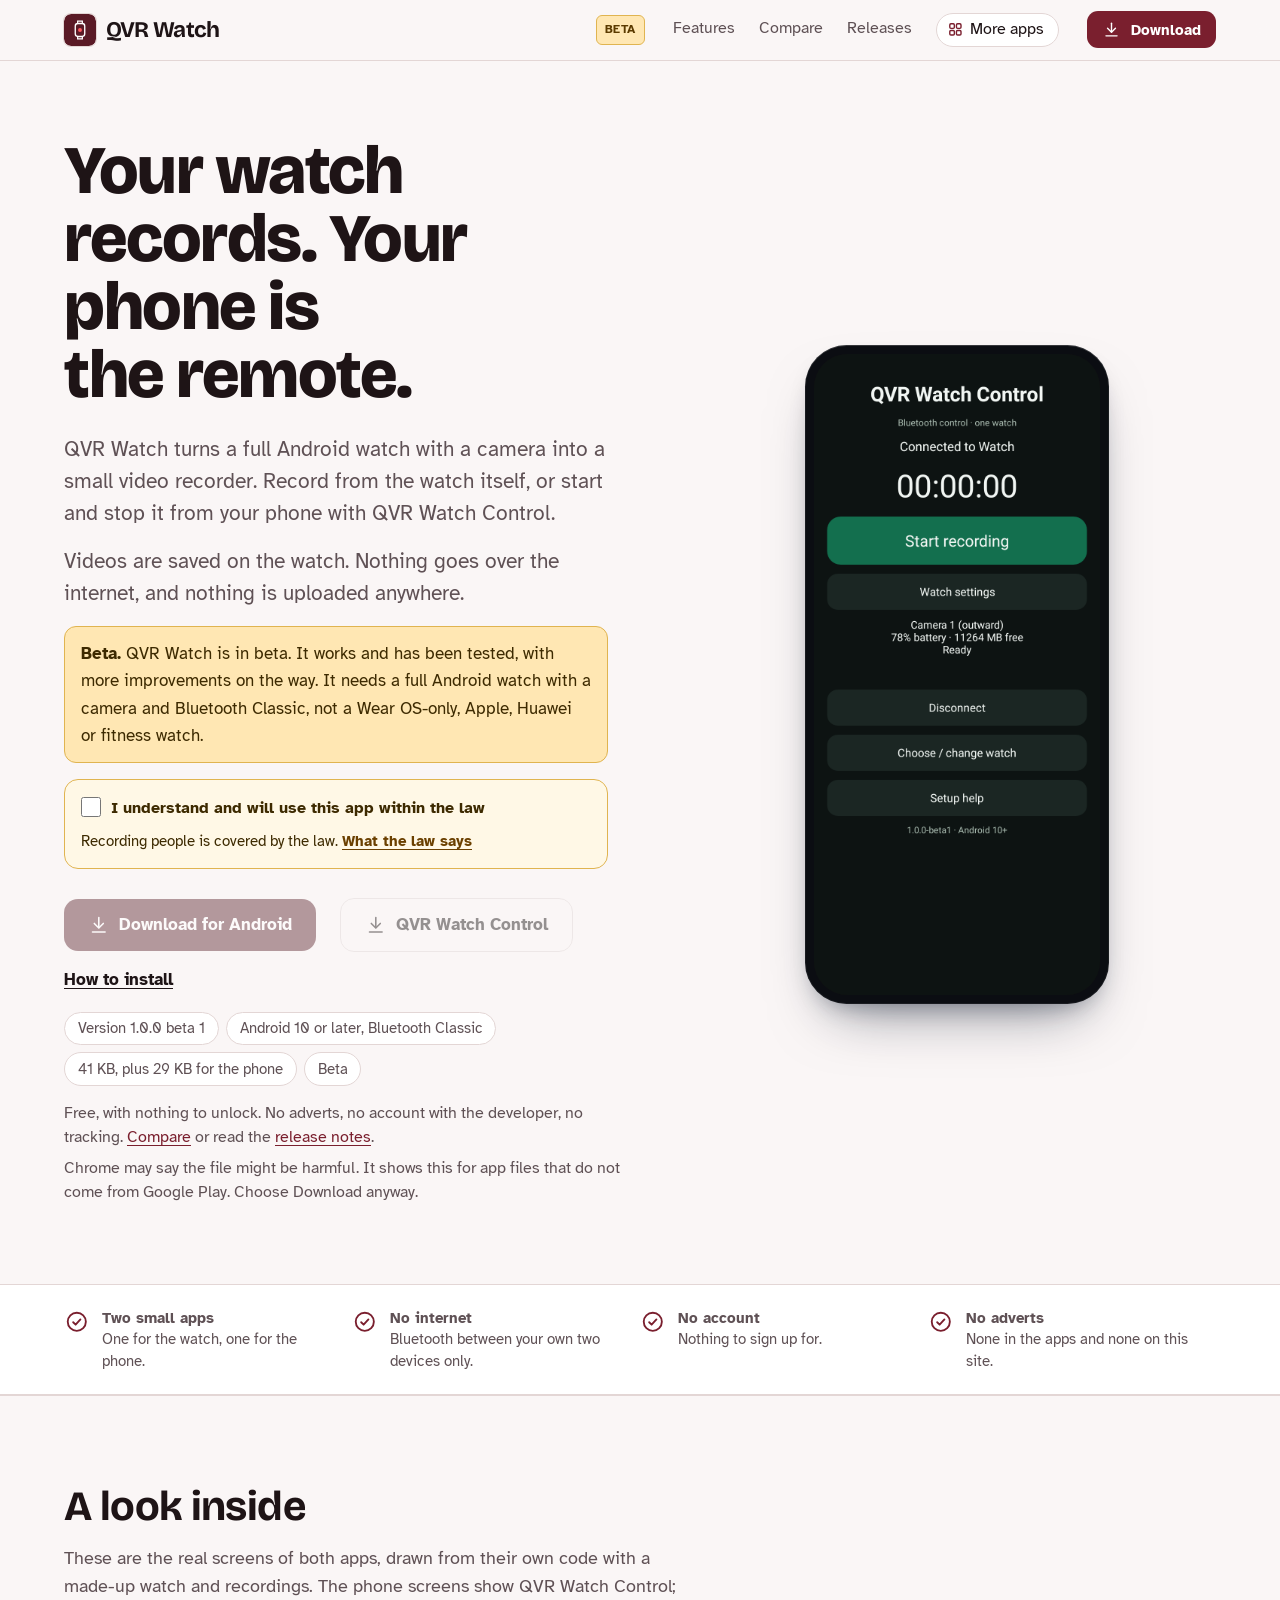
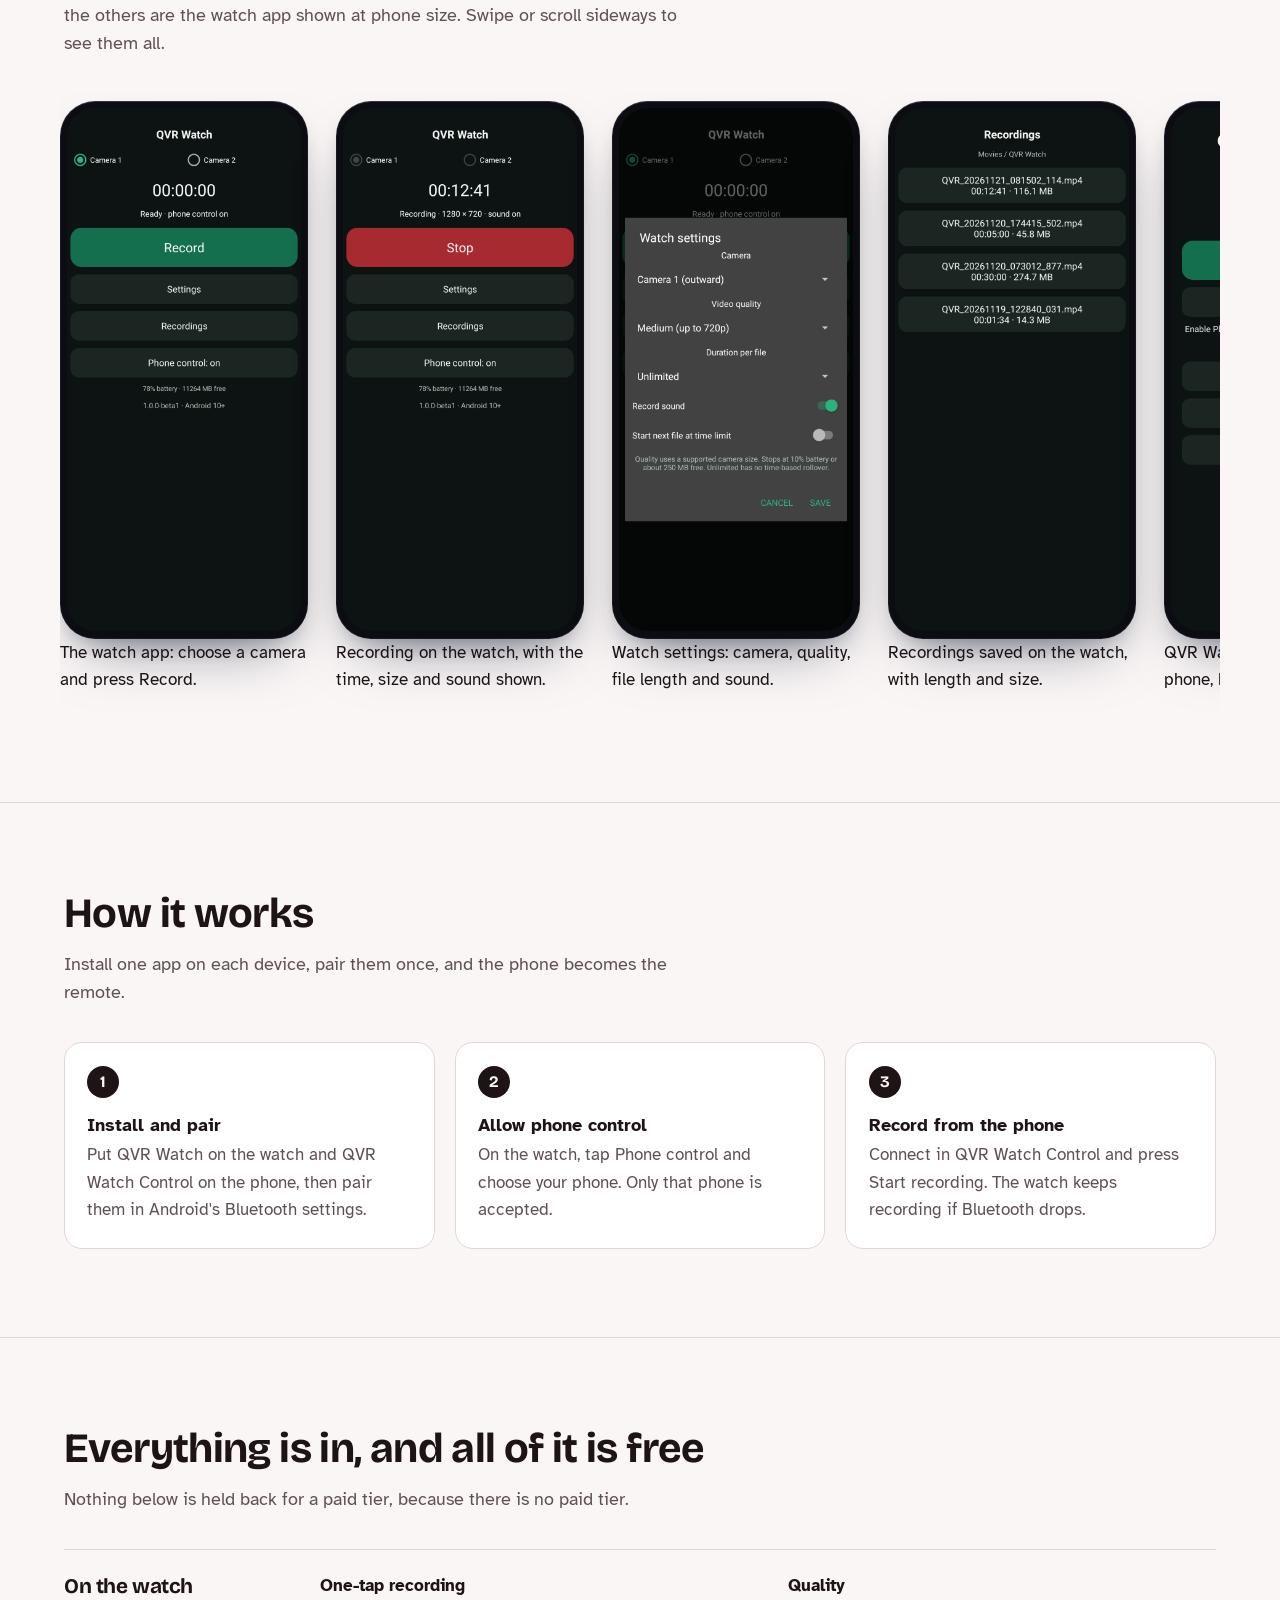
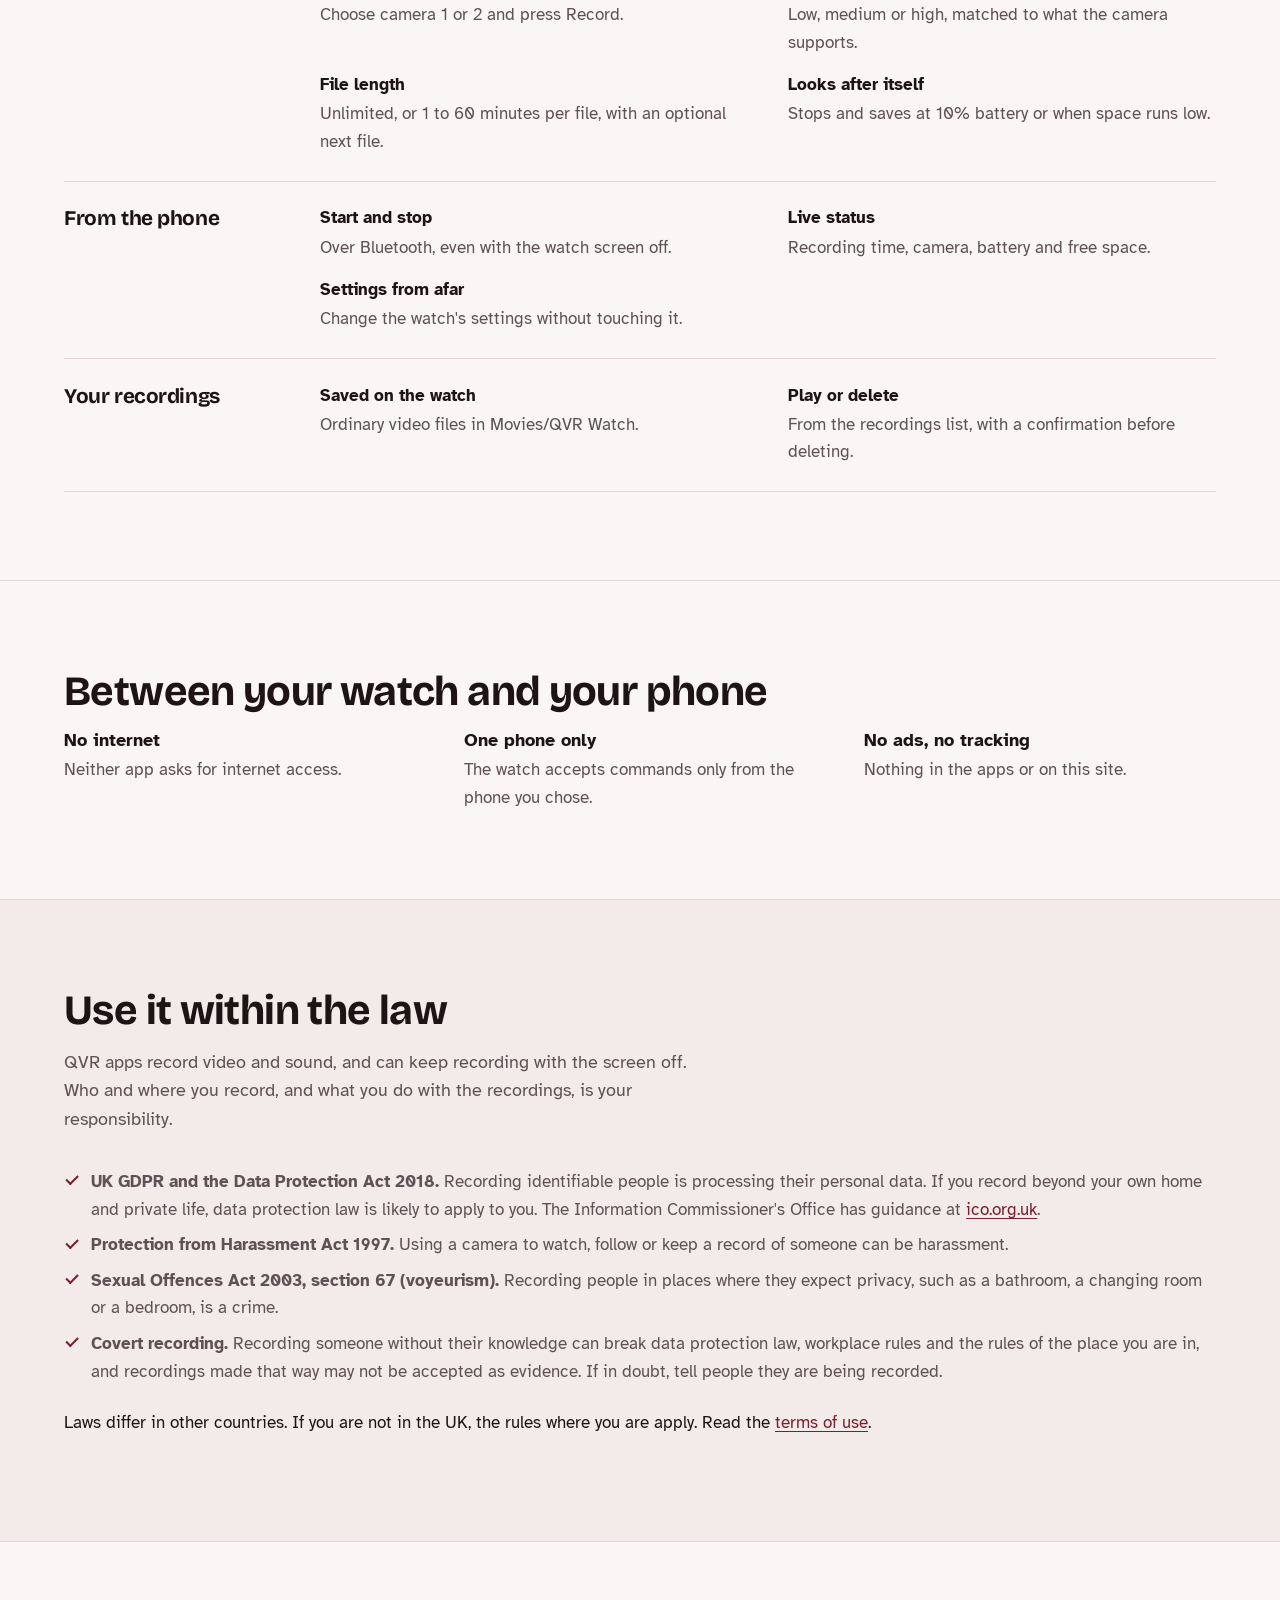
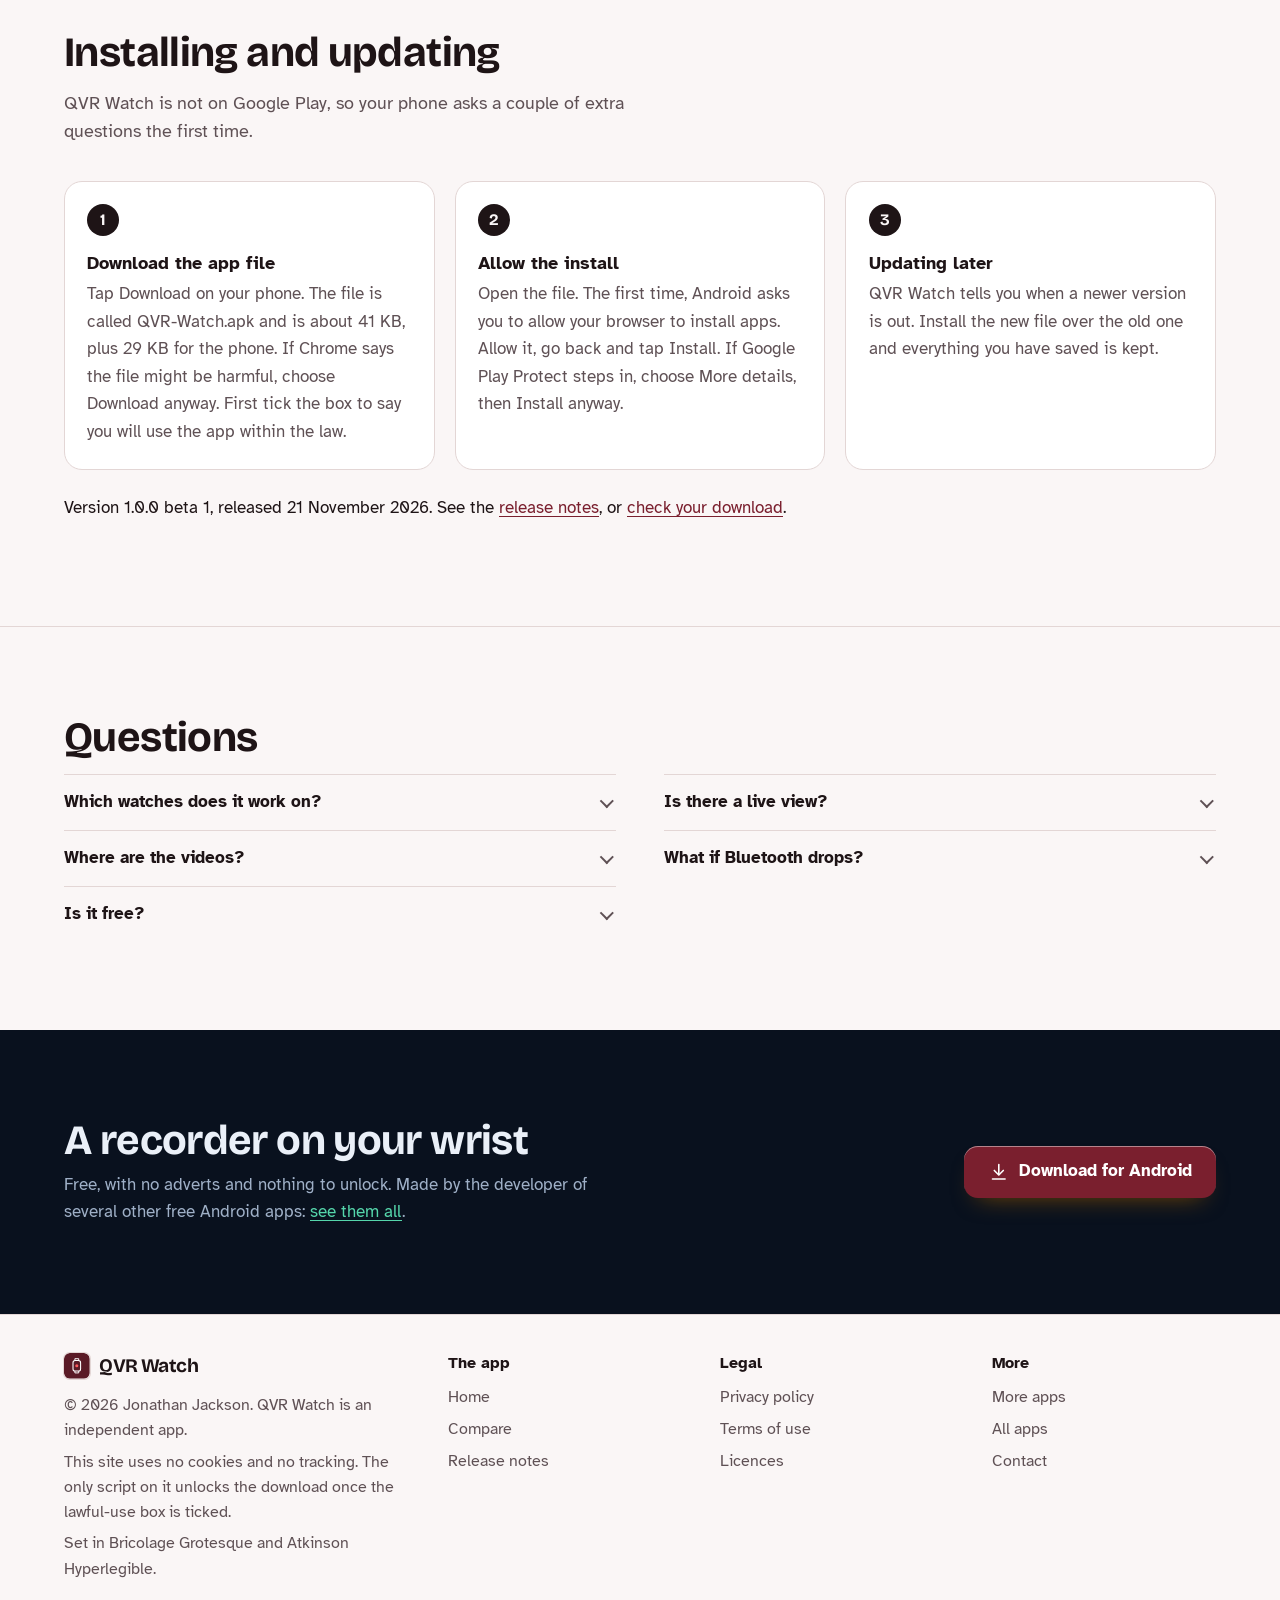
==== commit ca0cf64d: "Call it a beta, and drop the line about phone testing" ====
--- a/index.html
+++ b/index.html
@@ -4,7 +4,7 @@
 <meta charset="utf-8">
 <meta name="viewport" content="width=device-width, initial-scale=1">
 <title>QVR Watch: record video on a full Android watch, controlled from your phone</title>
-<meta name="description" content="QVR Watch records video with a full Android watch&#x27;s own camera. QVR Watch Control starts and stops it from your phone over Bluetooth. No internet, no account, no adverts. A first test build.">
+<meta name="description" content="QVR Watch records video with a full Android watch&#x27;s own camera. QVR Watch Control starts and stops it from your phone over Bluetooth. No internet, no account, no adverts. In beta.">
 <meta name="author" content="Jonathan Jackson">
 <link rel="canonical" href="https://customgpter.github.io/qvr-watch/">
 <meta name="theme-color" content="#faf6f6" media="(prefers-color-scheme: light)">
@@ -12,7 +12,7 @@
 <meta property="og:type" content="website">
 <meta property="og:site_name" content="QVR Watch">
 <meta property="og:title" content="QVR Watch: record video on a full Android watch, controlled from your phone">
-<meta property="og:description" content="QVR Watch records video with a full Android watch&#x27;s own camera. QVR Watch Control starts and stops it from your phone over Bluetooth. No internet, no account, no adverts. A first test build.">
+<meta property="og:description" content="QVR Watch records video with a full Android watch&#x27;s own camera. QVR Watch Control starts and stops it from your phone over Bluetooth. No internet, no account, no adverts. In beta.">
 <meta property="og:url" content="https://customgpter.github.io/qvr-watch/">
 <meta property="og:image" content="https://customgpter.github.io/qvr-watch/assets/og.png">
 <meta property="og:image:width" content="1200">
@@ -28,7 +28,7 @@
 <link rel="stylesheet" href="./assets/house.css?v=1">
 <link rel="stylesheet" href="./assets/apps-list.css?v=1">
 <script src="./assets/apps-list.js?v=1" defer></script>
-<script type="application/ld+json">{"@context":"https://schema.org","@type":"SoftwareApplication","name":"QVR Watch","url":"https://customgpter.github.io/qvr-watch/","description":"QVR Watch records video with a full Android watch's own camera. QVR Watch Control starts and stops it from your phone over Bluetooth. No internet, no account, no adverts. A first test build.","applicationCategory":"MultimediaApplication","operatingSystem":"Android 10 or later, Bluetooth Classic","softwareVersion":"1.0.0 beta 1","downloadUrl":"https://github.com/CustomGPTer/qvr-watch/releases/download/v1.0.0-beta1/QVR-Watch.apk","releaseNotes":"https://customgpter.github.io/qvr-watch/releases.html","offers":{"@type":"Offer","price":"0","priceCurrency":"GBP"},"inLanguage":"en-GB","image":"https://customgpter.github.io/qvr-watch/assets/og.png","featureList":["One-tap recording","Quality","File length","Looks after itself","Start and stop","Live status","Settings from afar","Saved on the watch","Play or delete"],"author":{"@type":"Person","name":"Jonathan Jackson"}}</script>
+<script type="application/ld+json">{"@context":"https://schema.org","@type":"SoftwareApplication","name":"QVR Watch","url":"https://customgpter.github.io/qvr-watch/","description":"QVR Watch records video with a full Android watch's own camera. QVR Watch Control starts and stops it from your phone over Bluetooth. No internet, no account, no adverts. In beta.","applicationCategory":"MultimediaApplication","operatingSystem":"Android 10 or later, Bluetooth Classic","softwareVersion":"1.0.0 beta 1","downloadUrl":"https://github.com/CustomGPTer/qvr-watch/releases/download/v1.0.0-beta1/QVR-Watch.apk","releaseNotes":"https://customgpter.github.io/qvr-watch/releases.html","offers":{"@type":"Offer","price":"0","priceCurrency":"GBP"},"inLanguage":"en-GB","image":"https://customgpter.github.io/qvr-watch/assets/og.png","featureList":["One-tap recording","Quality","File length","Looks after itself","Start and stop","Live status","Settings from afar","Saved on the watch","Play or delete"],"author":{"@type":"Person","name":"Jonathan Jackson"}}</script>
 <script type="application/ld+json">{"@context":"https://schema.org","@type":"FAQPage","mainEntity":[{"@type":"Question","name":"Which watches does it work on?","acceptedAnswer":{"@type":"Answer","text":"Full Android watches, Android 10 or later, that have a camera and Bluetooth Classic. It does not work on Wear OS-only, Apple, Huawei or fitness watches."}},{"@type":"Question","name":"Is there a live view?","acceptedAnswer":{"@type":"Answer","text":"No. Neither app shows a picture while recording. That keeps the link small and the battery going longer."}},{"@type":"Question","name":"Where are the videos?","acceptedAnswer":{"@type":"Answer","text":"On the watch, in Movies/QVR Watch. Copy them off with your watch's own file transfer or a USB cable. The phone app does not copy videos."}},{"@type":"Question","name":"What if Bluetooth drops?","acceptedAnswer":{"@type":"Answer","text":"The watch keeps recording. The phone reconnects by itself and shows the real state again."}},{"@type":"Question","name":"Is it free?","acceptedAnswer":{"@type":"Answer","text":"Yes. Both apps are free, with no adverts and nothing to unlock."}}]}</script>
 </head>
 <body>
@@ -46,9 +46,9 @@
 <div class="hero-copy">
 <h1>Your watch records. Your phone is the remote.</h1>
 <p class="lede">QVR Watch turns a full Android watch with a camera into a small video recorder. Record from the watch itself, or start and stop it from your phone with QVR Watch Control.</p><p class="lede">Videos are saved on the watch. Nothing goes over the internet, and nothing is uploaded anywhere.</p>
-<p class="beta-note"><b>Test build.</b> This is a first test build. It has not yet been tried with a real watch and phone. It needs a full Android watch with a camera and Bluetooth Classic, not a Wear OS-only, Apple, Huawei or fitness watch.</p>
+<p class="beta-note"><b>Beta.</b> QVR Watch is in beta. It works and has been tested, with more improvements on the way. It needs a full Android watch with a camera and Bluetooth Classic, not a Wear OS-only, Apple, Huawei or fitness watch.</p>
 <div class="gate-scope"><div class="law-box" data-gate><label><input type="checkbox"> I understand and will use this app within the law</label><p>Recording people is covered by the law. <a href="terms.html#law">What the law says</a></p><noscript><p>Turn on JavaScript to tick the box and download.</p></noscript></div><p class="get" id="download"><a class="button" data-href="https://github.com/CustomGPTer/qvr-watch/releases/download/v1.0.0-beta1/QVR-Watch.apk" aria-disabled="true" role="link" tabindex="-1"><svg class="ico" viewBox="0 0 24 24" aria-hidden="true"><path d="M12 4v11"/><path d="M7 10.5l5 5 5-5"/><path d="M5 20h14"/></svg>Download for Android</a><a class="button quiet" data-href="https://github.com/CustomGPTer/qvr-watch/releases/download/v1.0.0-beta1/QVR-Watch-Control.apk" aria-disabled="true" role="link" tabindex="-1"><svg class="ico" viewBox="0 0 24 24" aria-hidden="true"><path d="M12 4v11"/><path d="M7 10.5l5 5 5-5"/><path d="M5 20h14"/></svg>QVR Watch Control</a><a class="aside" href="#install">How to install</a></p></div>
-<ul class="pills"><li>Version 1.0.0 beta 1</li><li>Android 10 or later, Bluetooth Classic</li><li>41 KB, plus 29 KB for the phone</li><li>Test build</li></ul>
+<ul class="pills"><li>Version 1.0.0 beta 1</li><li>Android 10 or later, Bluetooth Classic</li><li>41 KB, plus 29 KB for the phone</li><li>Beta</li></ul>
 <p class="facts">Free, with nothing to unlock. No adverts, no account with the developer, no tracking. <a href="compare.html">Compare</a> or read the <a href="releases.html">release notes</a>.</p>
 <p class="facts">Chrome may say the file might be harmful. It shows this for app files that do not come from Google Play. Choose Download anyway.</p>
 </div>
